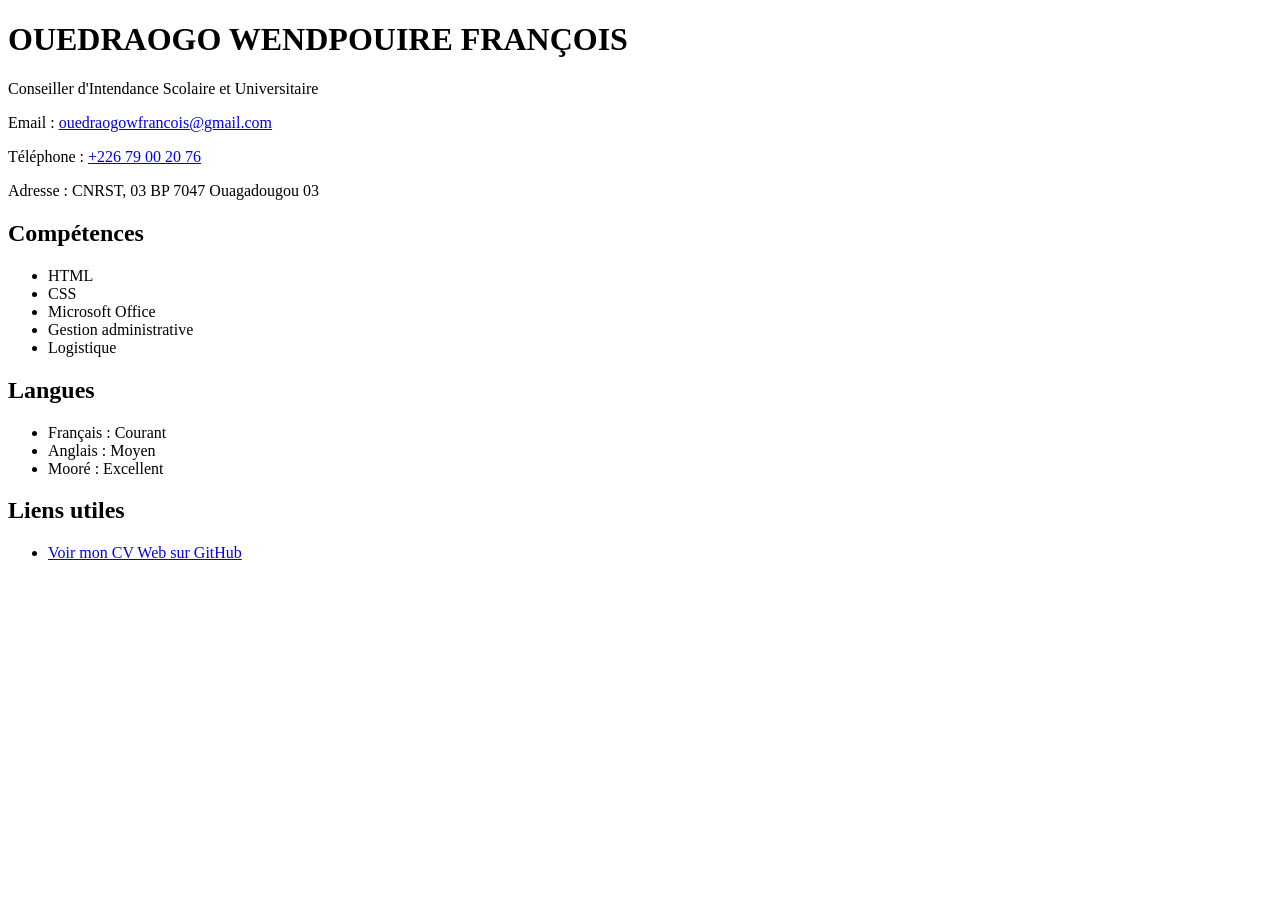
==== index.html @ 8474c045 "Add files via upload" ====
<!DOCTYPE html>
<html lang="fr">
<head>
    <meta charset="UTF-8">
    <meta name="viewport" content="width=device-width, initial-scale=1.0">
    <title>CV de François</title>
</head>
<body>
    <h1>OUEDRAOGO WENDPOUIRE FRANÇOIS</h1>

    <p>Conseiller d'Intendance Scolaire et Universitaire</p>
    
    <p>
        Email :
        <a href="mailto:ouedraogowfrancois@gmail.com">
            ouedraogowfrancois@gmail.com
        </a>
    </p>
    
    <p>
        Téléphone :
        <a href="tel:+22679002076">
            +226 79 00 20 76
        </a>
    </p>

    <p>Adresse : CNRST, 03 BP 7047 Ouagadougou 03</p>

<h2>Compétences</h2>

<ul>
    <li>HTML</li>
    <li>CSS</li>
    <li>Microsoft Office</li>
    <li>Gestion administrative</li>
    <li>Logistique</li>
</ul>

<h2>Langues</h2>

<ul>
    <li>Français : Courant</li>
    <li>Anglais : Moyen</li>
    <li>Mooré : Excellent</li>
</ul>
<h2>Liens utiles</h2>

<ul>
    <li>
        <a href="https://github.com/OUEDFO/mon-site" target="_blank">
            Voir mon CV Web sur GitHub
        </a>
    </li>   
</ul>
</body>
</html>
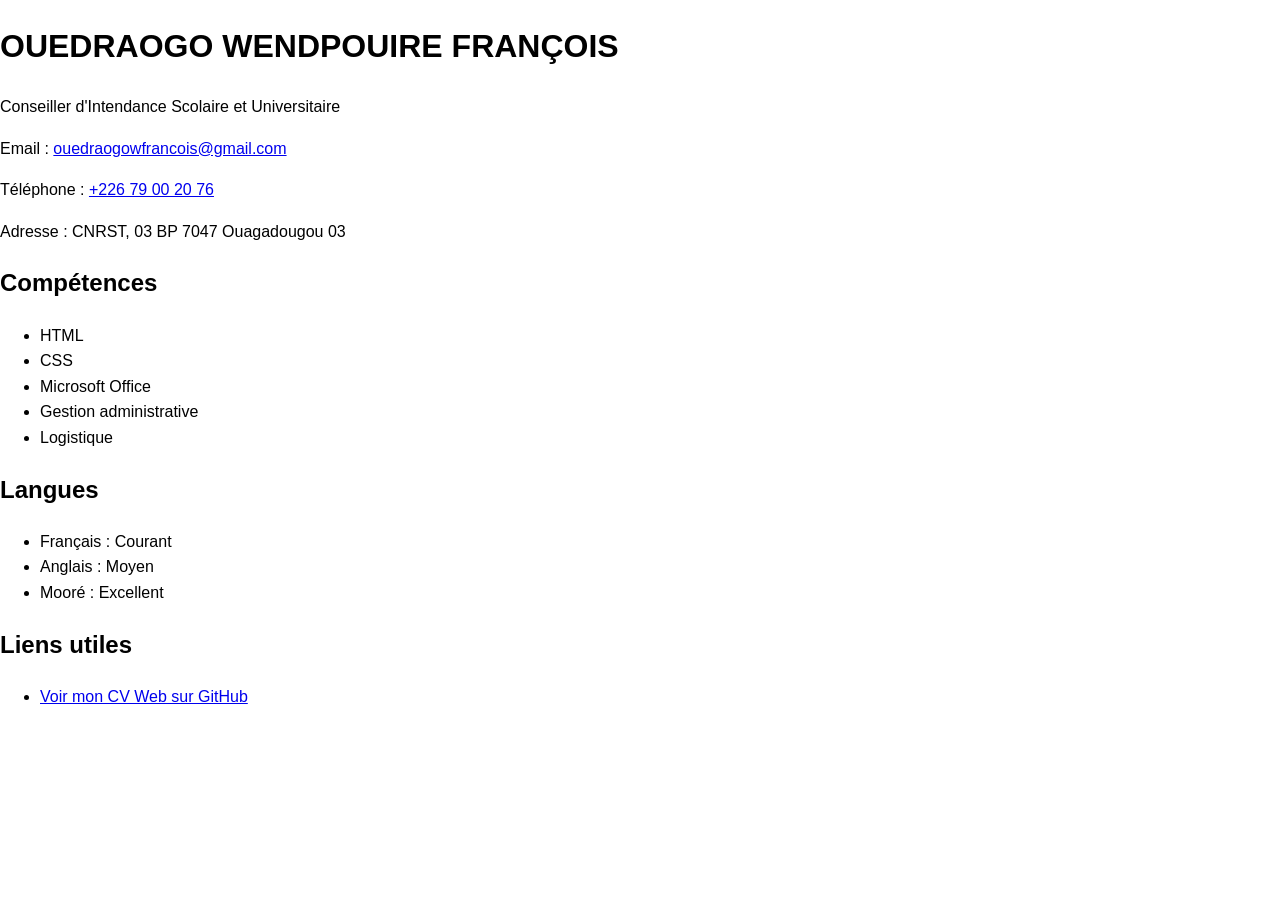
==== commit 26ca02ee: "Add files via upload" ====
--- a/index.html
+++ b/index.html
@@ -4,6 +4,7 @@
     <meta charset="UTF-8">
     <meta name="viewport" content="width=device-width, initial-scale=1.0">
     <title>CV de François</title>
+    <link rel="stylesheet" href="style.css">
 </head>
 <body>
     <h1>OUEDRAOGO WENDPOUIRE FRANÇOIS</h1>
--- a/style.css
+++ b/style.css
@@ -0,0 +1,40 @@
+body{
+    margin:0;
+    padding:0;
+    font-family: Arial, sans-serif;
+    line-height:1.6;
+}
+
+.container{
+    width:90%;
+    max-width:1000px;
+    margin:auto;
+}
+
+img{
+    max-width:100%;
+    height:auto;
+}
+
+h1{
+    font-size:2rem;
+}
+
+h2{
+    font-size:1.5rem;
+}
+
+@media (max-width:768px){
+
+    h1{
+        font-size:1.5rem;
+    }
+
+    h2{
+        font-size:1.2rem;
+    }
+
+    body{
+        font-size:16px;
+    }
+}
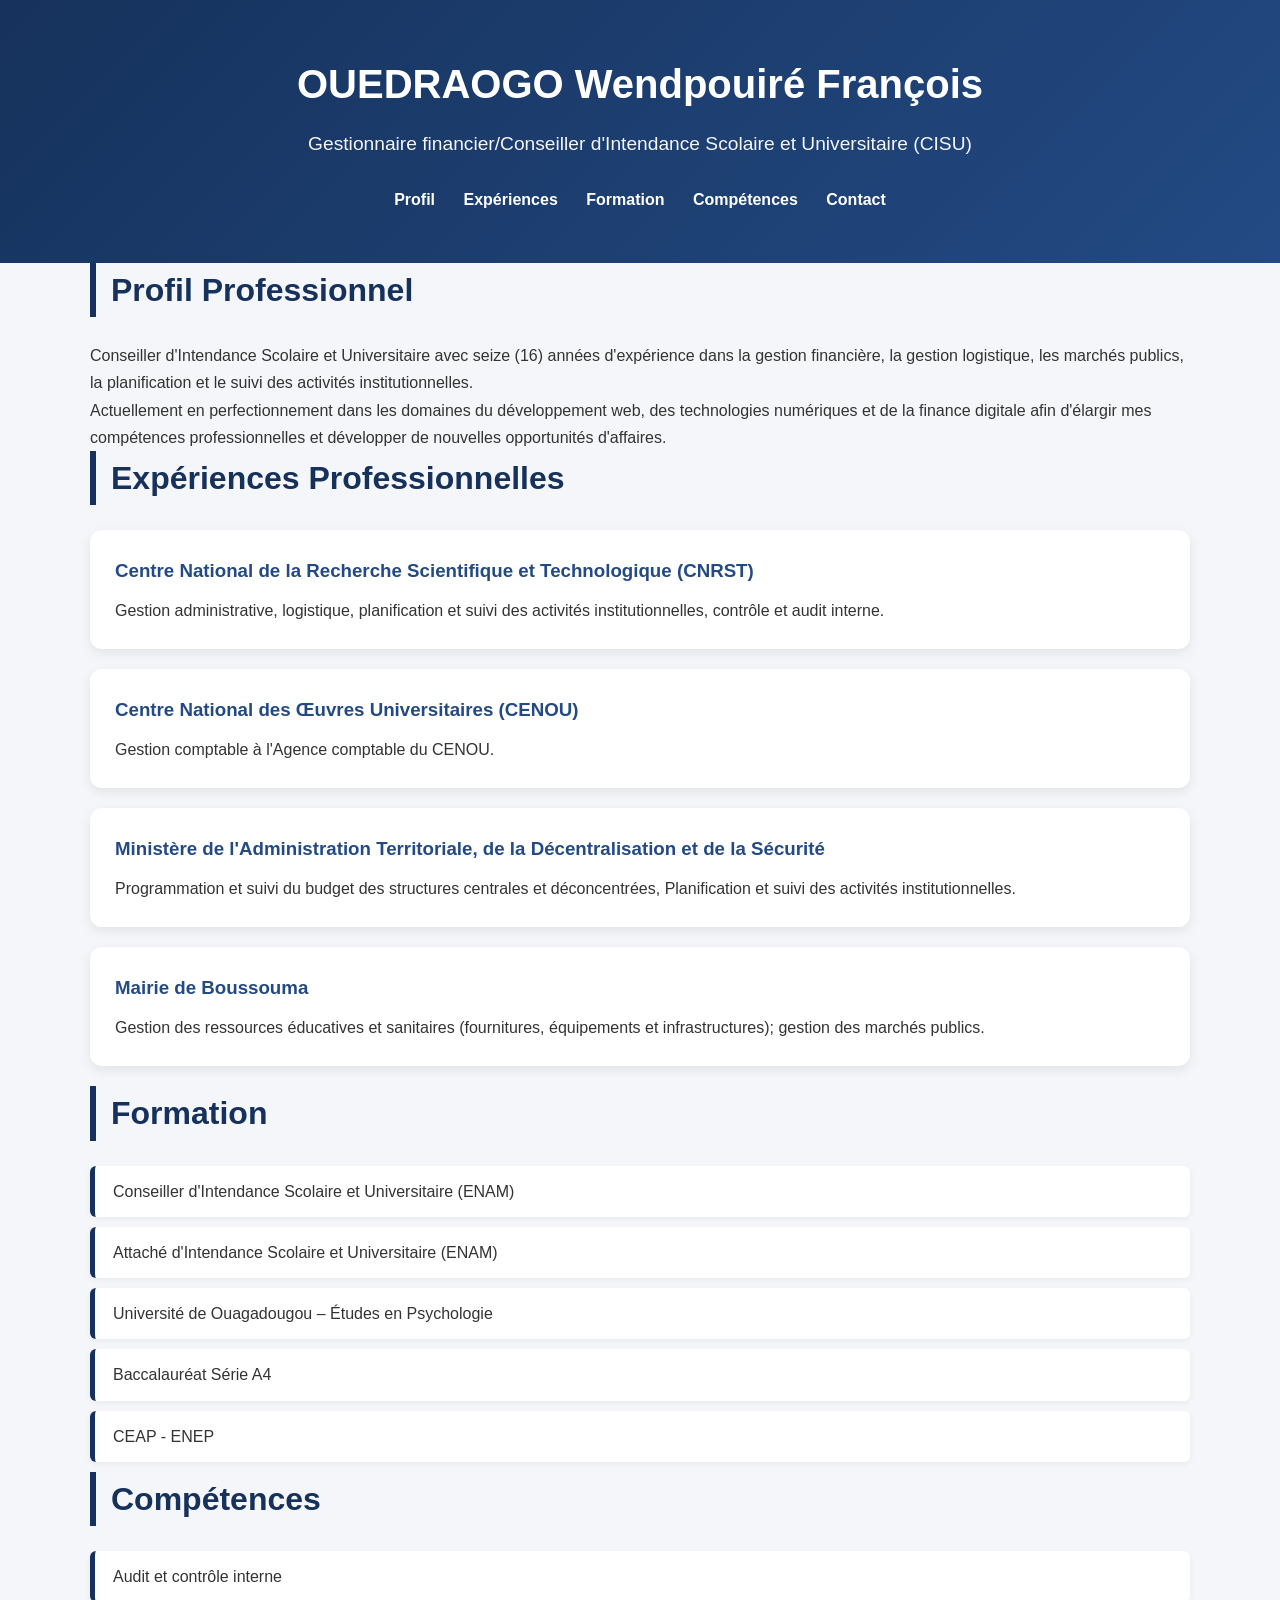
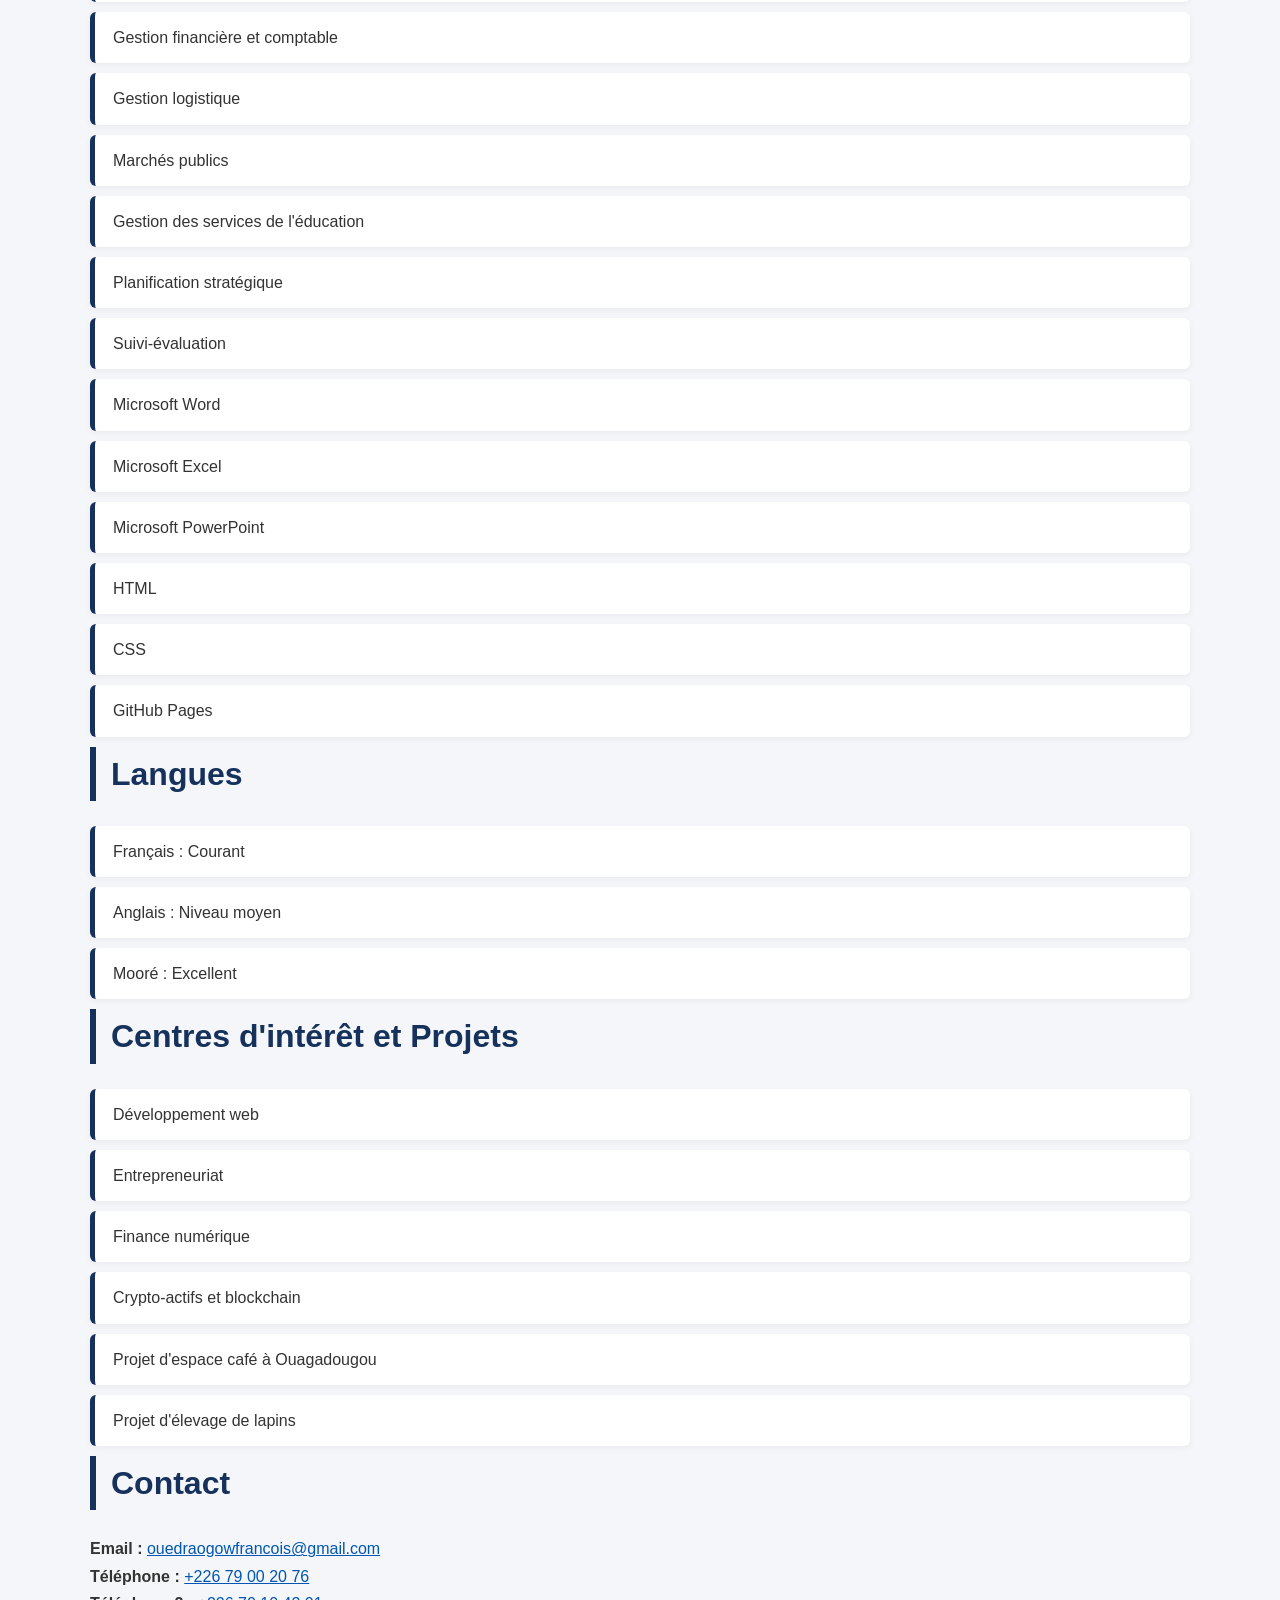
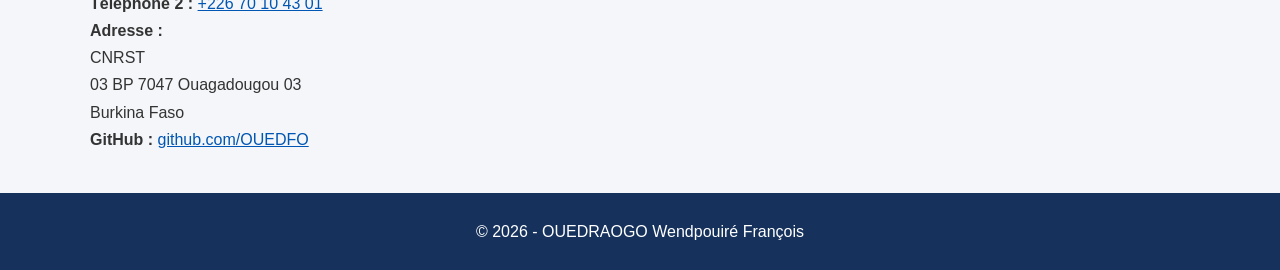
==== commit 416f564f: "Add files via upload" ====
--- a/index.html
+++ b/index.html
@@ -1,57 +1,203 @@
 <!DOCTYPE html>
+
 <html lang="fr">
 <head>
     <meta charset="UTF-8">
     <meta name="viewport" content="width=device-width, initial-scale=1.0">
-    <title>CV de François</title>
+    <title>OUEDRAOGO Wendpouiré François | CV Professionnel</title>
+
     <link rel="stylesheet" href="style.css">
+
 </head>
 <body>
-    <h1>OUEDRAOGO WENDPOUIRE FRANÇOIS</h1>
-
-    <p>Conseiller d'Intendance Scolaire et Universitaire</p>
-    
-    <p>
-        Email :
+
+<header>
+    <div class="container">
+        <h1>OUEDRAOGO Wendpouiré François</h1>
+        <p class="titre">
+            Gestionnaire financier/Conseiller d'Intendance Scolaire et Universitaire (CISU)
+        </p>
+
+    <nav>
+        <a href="#profil">Profil</a>
+        <a href="#experience">Expériences</a>
+        <a href="#formation">Formation</a>
+        <a href="#competences">Compétences</a>
+        <a href="#contact">Contact</a>
+    </nav>
+</div>
+
+</header>
+
+<section id="profil" class="section">
+    <div class="container">
+        <h2>Profil Professionnel</h2>
+
+    <p>
+        Conseiller d'Intendance Scolaire et Universitaire avec seize (16)
+années d'expérience dans la gestion financière, la gestion logistique, les marchés publics, la planification et le suivi des activités
+        institutionnelles.
+    </p>
+
+    <p>
+        Actuellement en perfectionnement dans les domaines du
+        développement web, des technologies numériques et de la finance
+        digitale afin d'élargir mes compétences professionnelles et
+        développer de nouvelles opportunités d'affaires.
+    </p>
+</div>
+
+</section>
+
+<section id="experience" class="section">
+    <div class="container">
+        <h2>Expériences Professionnelles</h2>
+
+    <div class="bloc">
+        <h3>Centre National de la Recherche Scientifique et Technologique (CNRST)</h3>
+        <p>
+            Gestion administrative, logistique, planification et suivi
+            des activités institutionnelles, contrôle et audit interne.
+        </p>
+    </div>
+
+    <div class="bloc">
+        <h3>Centre National des Œuvres Universitaires (CENOU)</h3>
+        <p>
+            Gestion comptable à l'Agence comptable du CENOU.
+        </p>
+    </div>
+
+    <div class="bloc">
+        <h3>Ministère de l'Administration Territoriale, de la Décentralisation et de la Sécurité</h3>
+        <p>
+            Programmation et suivi du budget des structures centrales et déconcentrées, Planification et suivi des activités institutionnelles.
+        </p>
+    </div>
+
+    <div class="bloc">
+        <h3>Mairie de Boussouma</h3>
+        <p>
+            Gestion des ressources éducatives et sanitaires (fournitures, équipements et infrastructures); gestion des marchés publics.
+        </p>
+    </div>
+</div>
+
+</section>
+
+<section id="formation" class="section">
+    <div class="container">
+        <h2>Formation</h2>
+
+    <ul>
+        <li>Conseiller d'Intendance Scolaire et Universitaire (ENAM)</li>
+        <li>Attaché d'Intendance Scolaire et Universitaire (ENAM)</li>
+        <li>Université de Ouagadougou – Études en Psychologie</li>
+        <li>Baccalauréat Série A4</li>
+        <li>CEAP - ENEP</li>
+    </ul>
+</div>
+
+</section>
+
+<section id="competences" class="section">
+    <div class="container">
+        <h2>Compétences</h2>
+
+    <ul>
+        <li>Audit et contrôle interne</li>
+        <li>Gestion financière et comptable</li>
+        <li>Gestion logistique</li>
+        <li>Marchés publics</li>
+        <li>Gestion des services de l'éducation</li>
+        <li>Planification stratégique</li>
+        <li>Suivi-évaluation</li>
+        <li>Microsoft Word</li>
+        <li>Microsoft Excel</li>
+        <li>Microsoft PowerPoint</li>
+        <li>HTML</li>
+        <li>CSS</li>
+        <li>GitHub Pages</li>
+    </ul>
+</div>
+
+</section>
+
+<section id="langues" class="section">
+    <div class="container">
+        <h2>Langues</h2>
+
+    <ul>
+        <li>Français : Courant</li>
+        <li>Anglais : Niveau moyen</li>
+        <li>Mooré : Excellent</li>
+    </ul>
+</div>
+
+</section>
+
+<section id="projets" class="section">
+    <div class="container">
+        <h2>Centres d'intérêt et Projets</h2>
+
+    <ul>
+        <li>Développement web</li>
+        <li>Entrepreneuriat</li>
+        <li>Finance numérique</li>
+        <li>Crypto-actifs et blockchain</li>
+        <li>Projet d'espace café à Ouagadougou</li>
+        <li>Projet d'élevage de lapins</li>
+    </ul>
+</div>
+
+</section>
+
+<section id="contact" class="section">
+    <div class="container">
+        <h2>Contact</h2>
+
+    <p><strong>Email :</strong>
         <a href="mailto:ouedraogowfrancois@gmail.com">
             ouedraogowfrancois@gmail.com
         </a>
     </p>
-    
-    <p>
-        Téléphone :
+
+    <p><strong>Téléphone :</strong>
         <a href="tel:+22679002076">
             +226 79 00 20 76
         </a>
     </p>
 
-    <p>Adresse : CNRST, 03 BP 7047 Ouagadougou 03</p>
-
-<h2>Compétences</h2>
-
-<ul>
-    <li>HTML</li>
-    <li>CSS</li>
-    <li>Microsoft Office</li>
-    <li>Gestion administrative</li>
-    <li>Logistique</li>
-</ul>
-
-<h2>Langues</h2>
-
-<ul>
-    <li>Français : Courant</li>
-    <li>Anglais : Moyen</li>
-    <li>Mooré : Excellent</li>
-</ul>
-<h2>Liens utiles</h2>
-
-<ul>
-    <li>
-        <a href="https://github.com/OUEDFO/mon-site" target="_blank">
-            Voir mon CV Web sur GitHub
-        </a>
-    </li>   
-</ul>
+    <p><strong>Téléphone 2 :</strong>
+        <a href="tel:+22670104301">
+            +226 70 10 43 01
+        </a>
+    </p>
+
+    <p>
+        <strong>Adresse :</strong><br>
+        CNRST<br>
+        03 BP 7047 Ouagadougou 03<br>
+        Burkina Faso
+    </p>
+
+    <p>
+        <strong>GitHub :</strong>
+        <a href="https://github.com/OUEDFO" target="_blank">
+            github.com/OUEDFO
+        </a>
+    </p>
+</div>
+
+</section>
+
+<footer>
+    <div class="container">
+        <p>
+            © 2026 - OUEDRAOGO Wendpouiré François
+        </p>
+    </div>
+</footer>
+
 </body>
-</html>+</html>
--- a/style.css
+++ b/style.css
@@ -1,40 +1,209 @@
-body{
+/* ==========================
+STYLE GENERAL
+========================== */
+
+*{
     margin:0;
     padding:0;
-    font-family: Arial, sans-serif;
-    line-height:1.6;
-}
-
-.container{
+    box-sizing:border-box;
+    }
+    
+    html{
+    scroll-behavior:smooth;
+    }
+    
+    body{
+    font-family: "Segoe UI", Arial, sans-serif;
+    background:#f4f6f9;
+    color:#333;
+    line-height:1.7;
+    }
+    
+    /* ==========================
+    CONTENEUR
+    ========================== */
+    
+    .container{
     width:90%;
-    max-width:1000px;
+    max-width:1100px;
     margin:auto;
-}
-
-img{
-    max-width:100%;
-    height:auto;
-}
-
-h1{
+    }
+    
+    /* ==========================
+    EN-TETE
+    ========================== */
+    
+    header{
+    background:linear-gradient(135deg,#16325c,#234a84);
+    color:white;
+    text-align:center;
+    padding:50px 20px;
+    }
+    
+    header h1{
+    font-size:2.5rem;
+    margin-bottom:10px;
+    }
+    
+    .titre{
+    font-size:1.2rem;
+    opacity:0.95;
+    }
+    
+    /* ==========================
+    MENU
+    ========================== */
+    
+    nav{
+    margin-top:25px;
+    }
+    
+    nav a{
+    color:white;
+    text-decoration:none;
+    margin:0 12px;
+    font-weight:bold;
+    transition:0.3s;
+    }
+    
+    nav a:hover
+    
+    /* ==========================
+    SECTIONS
+    ========================== */
+    
+    .section{
+    padding:50px 0;
+    }
+    
+    .section h2{
+    color:#16325c;
+    margin-bottom:25px;
+    border-left:6px solid #16325c;
+    padding-left:15px;
     font-size:2rem;
-}
-
-h2{
-    font-size:1.5rem;
-}
-
-@media (max-width:768px){
-
-    h1{
+    }
+    
+    /* ==========================
+    BLOCS
+    ========================== */
+    
+    .bloc{
+    background:white;
+    padding:25px;
+    border-radius:12px;
+    margin-bottom:20px;
+    box-shadow:0 4px 12px rgba(0,0,0,0.08);
+    transition:0.3s;
+    }
+    
+    .bloc:hover{
+    transform:translateY(-3px);
+    }
+    
+    .bloc h3{
+    color:#234a84;
+    margin-bottom:10px;
+    }
+    
+    /* ==========================
+    LISTES
+    ========================== */
+    
+    ul{
+    list-style:none;
+    }
+    
+    ul li{
+    background:white;
+    margin-bottom:10px;
+    padding:12px 18px;
+    border-left:5px solid #16325c;
+    border-radius:6px;
+    box-shadow:0 2px 6px rgba(0,0,0,0.05);
+    }
+    
+    /* ==========================
+    LIENS
+    ========================== */
+    
+    a{
+    color:#0056b3;
+    }
+    
+    a:hover
+    
+    /* ==========================
+    CONTACT
+    ========================== */
+    
+    #contact p{
+    margin-bottom:12px;
+    }
+    
+    /* ==========================
+    PIED DE PAGE
+    ========================== */
+    
+    footer{
+    background:#16325c;
+    color:white;
+    text-align:center;
+    padding:25px;
+    margin-top:40px;
+    }
+    
+    /* ==========================
+    ANIMATION APPARITION
+    ========================== */
+    
+    .section{
+    animation:fadein 1s ease;
+    }
+    
+    @keyframes fadein{
+    from{
+    opacity:0;
+    transform:translateY(20px);
+    }
+    to{
+        opacity:1;
+        transform:translateY(0);
+    }
+    
+    }
+    
+    /* ==========================
+    VERSION MOBILE
+    ========================== */
+    
+    @media(max-width:768px){
+    
+    header h1{
+        font-size:1.8rem;
+    }
+    
+    .titre{
+        font-size:1rem;
+    }
+    
+    nav{
+        display:flex;
+        flex-direction:column;
+        gap:10px;
+    }
+    
+    nav a{
+        margin:0;
+    }
+    
+    .section h2{
         font-size:1.5rem;
     }
-
-    h2{
-        font-size:1.2rem;
-    }
-
+    
     body{
         font-size:16px;
     }
-}+    
+    }
+    
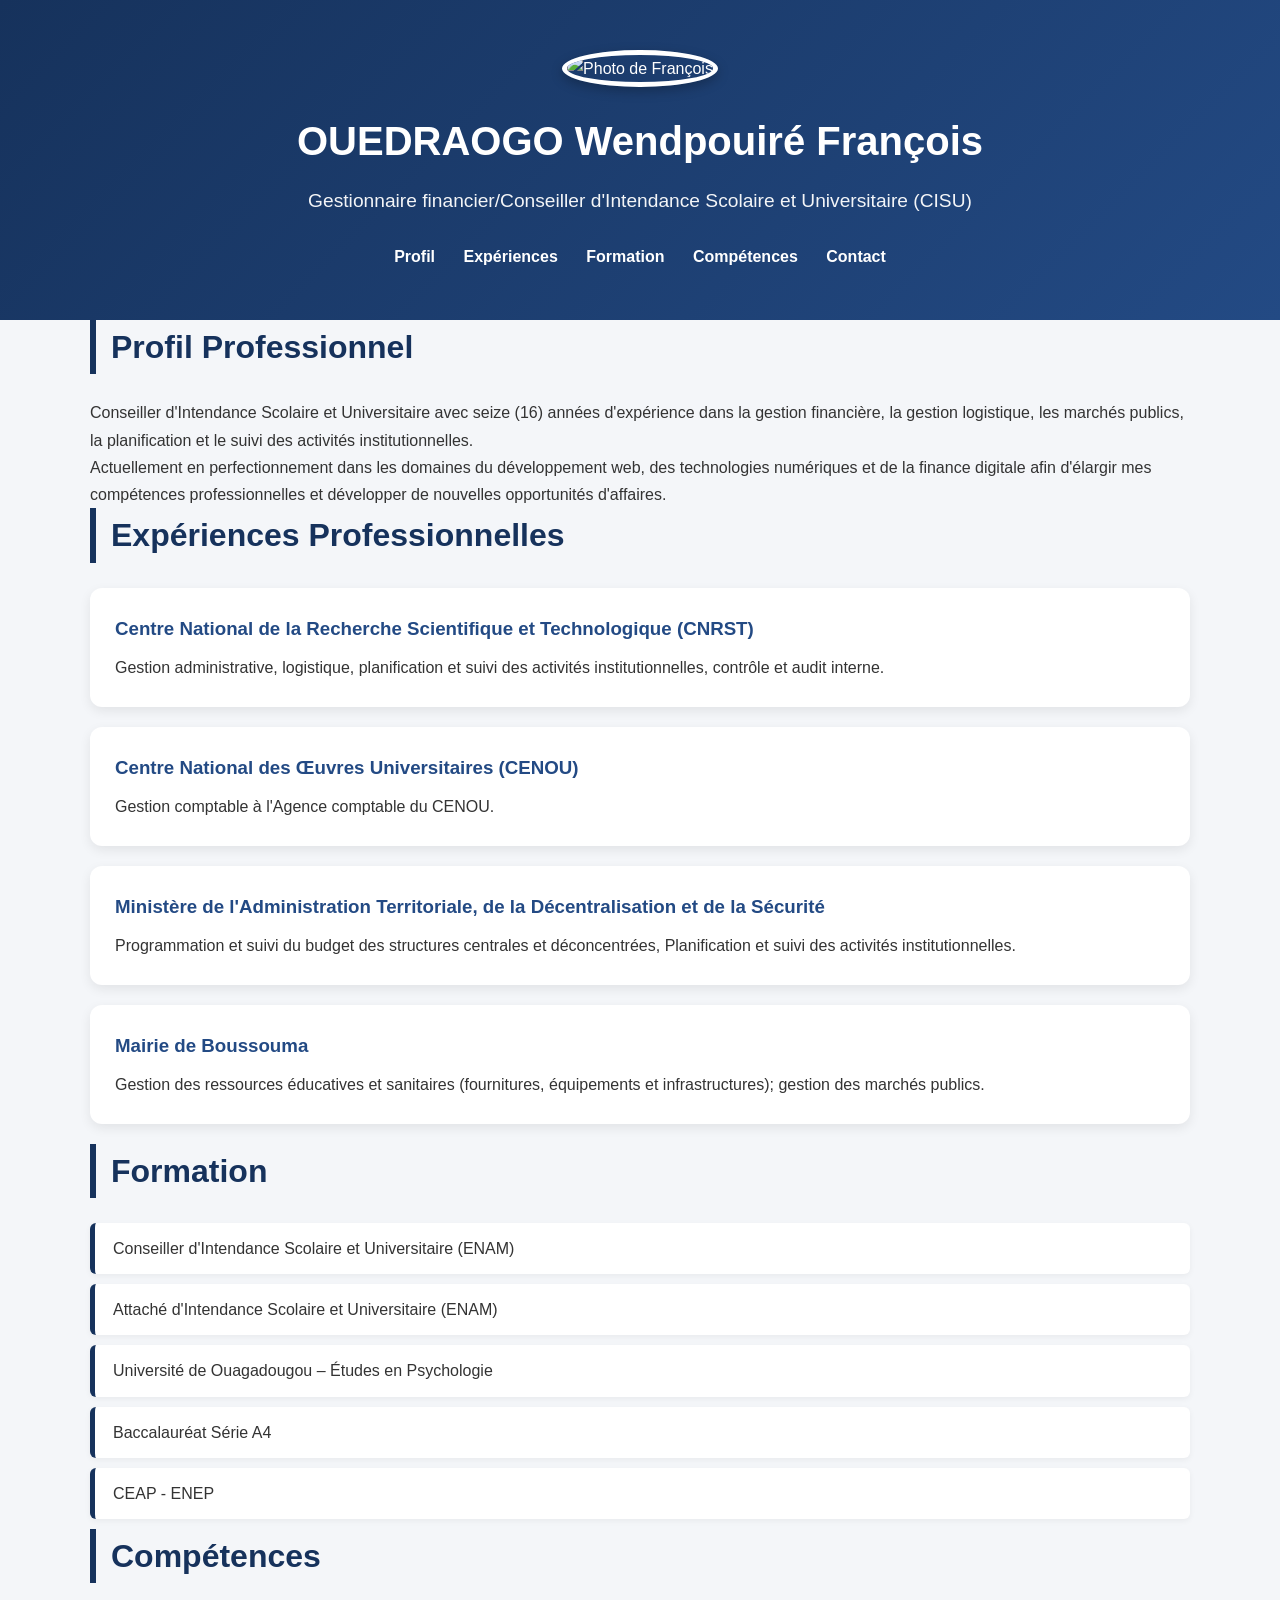
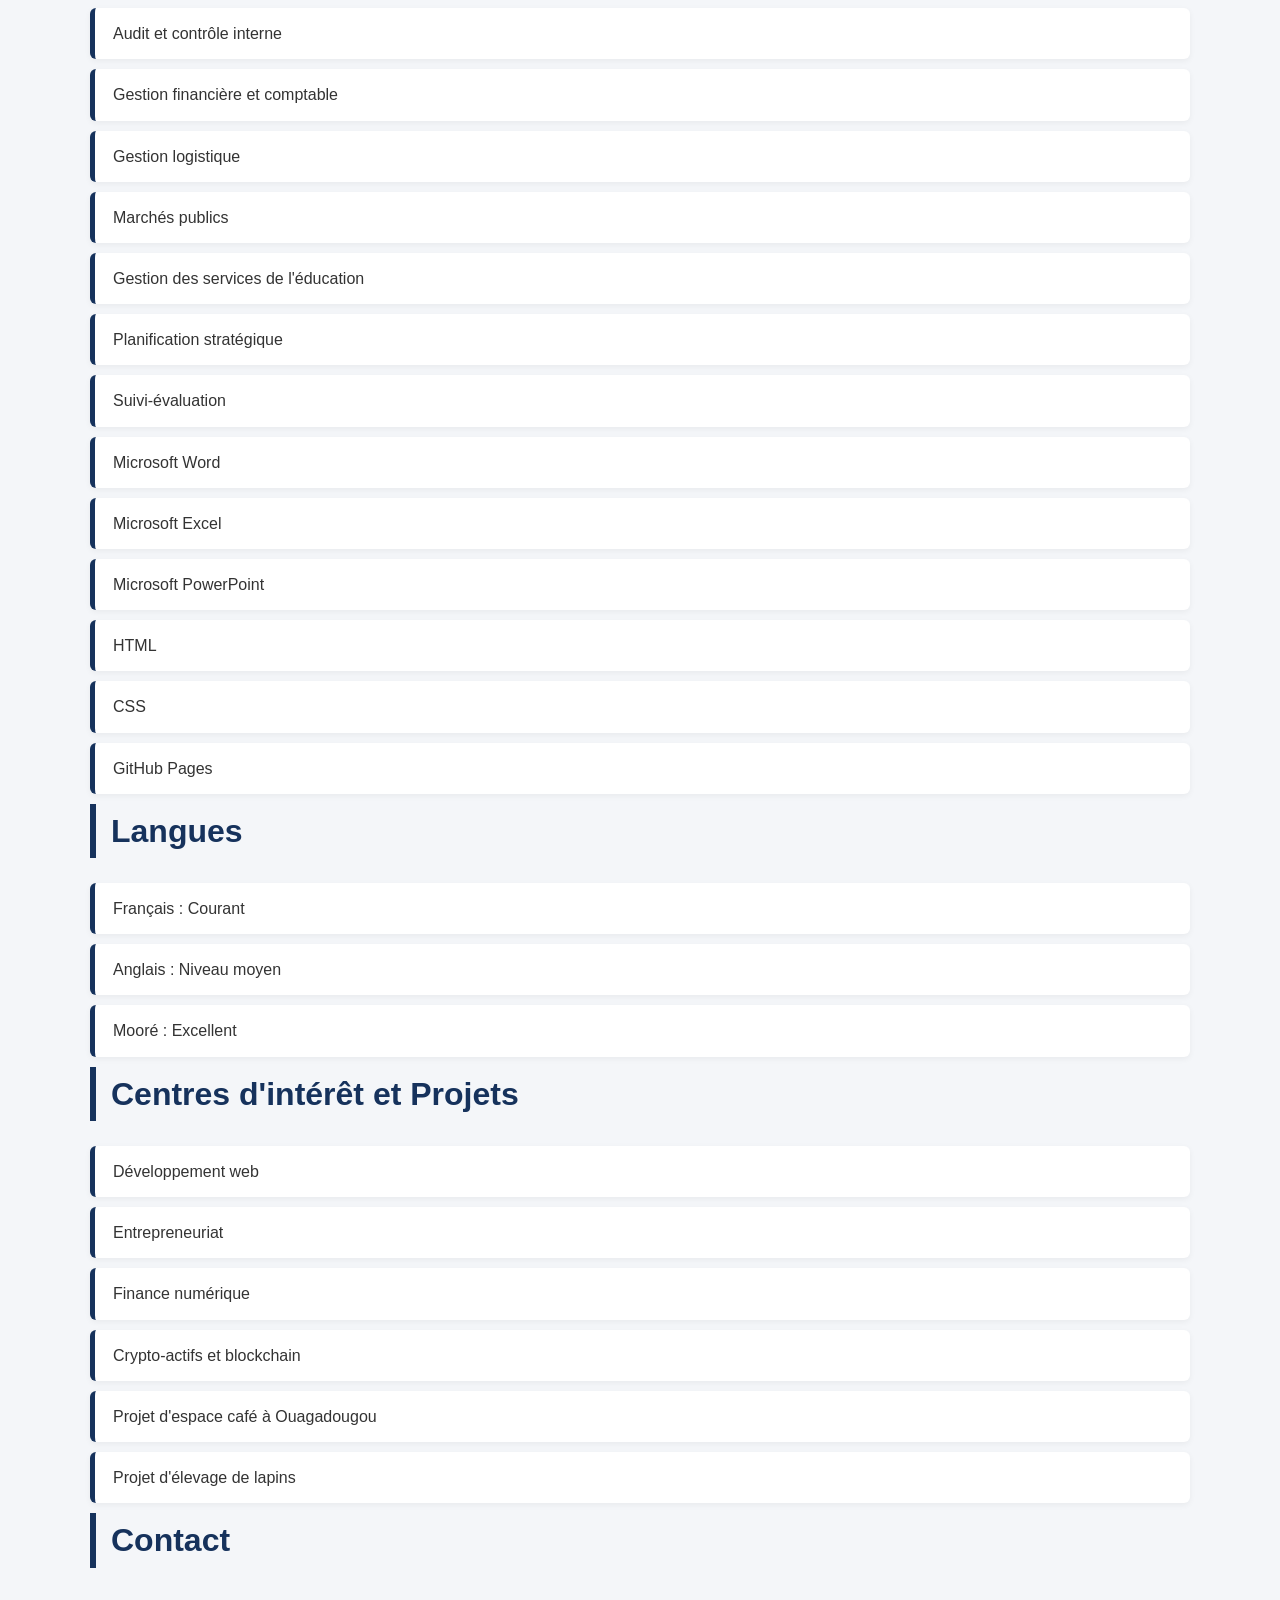
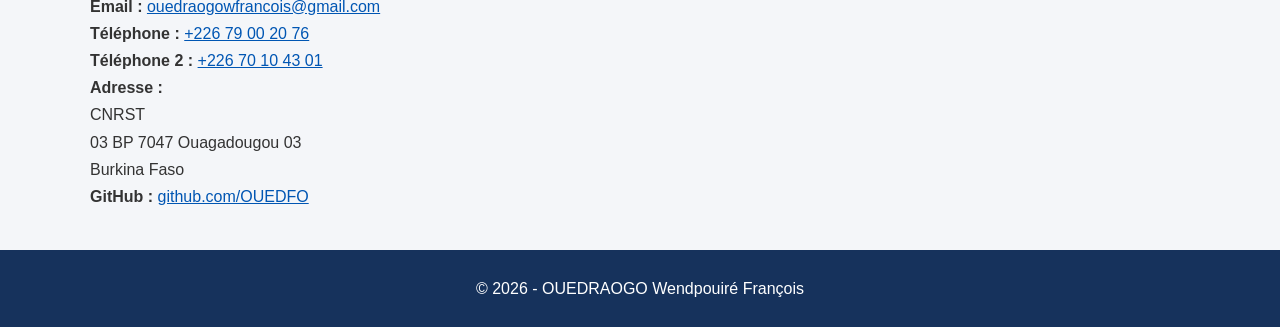
==== commit 427a5cb0: "Add files via upload" ====
--- a/index.html
+++ b/index.html
@@ -13,6 +13,7 @@
 
 <header>
     <div class="container">
+        <img src="Mon-CV-Web/photo.jpg" alt="Photo de François" class="photo-profil">
         <h1>OUEDRAOGO Wendpouiré François</h1>
         <p class="titre">
             Gestionnaire financier/Conseiller d'Intendance Scolaire et Universitaire (CISU)
--- a/style.css
+++ b/style.css
@@ -206,4 +206,12 @@
     }
     
     }
-    +    .photo-profil{
+        width:180px;
+        height:180px;
+        border-radius:50%;
+        object-fit:cover;
+        border:5px solid white;
+        margin-bottom:20px;
+        box-shadow:0 4px 12px rgba(0,0,0,0.25);
+    }
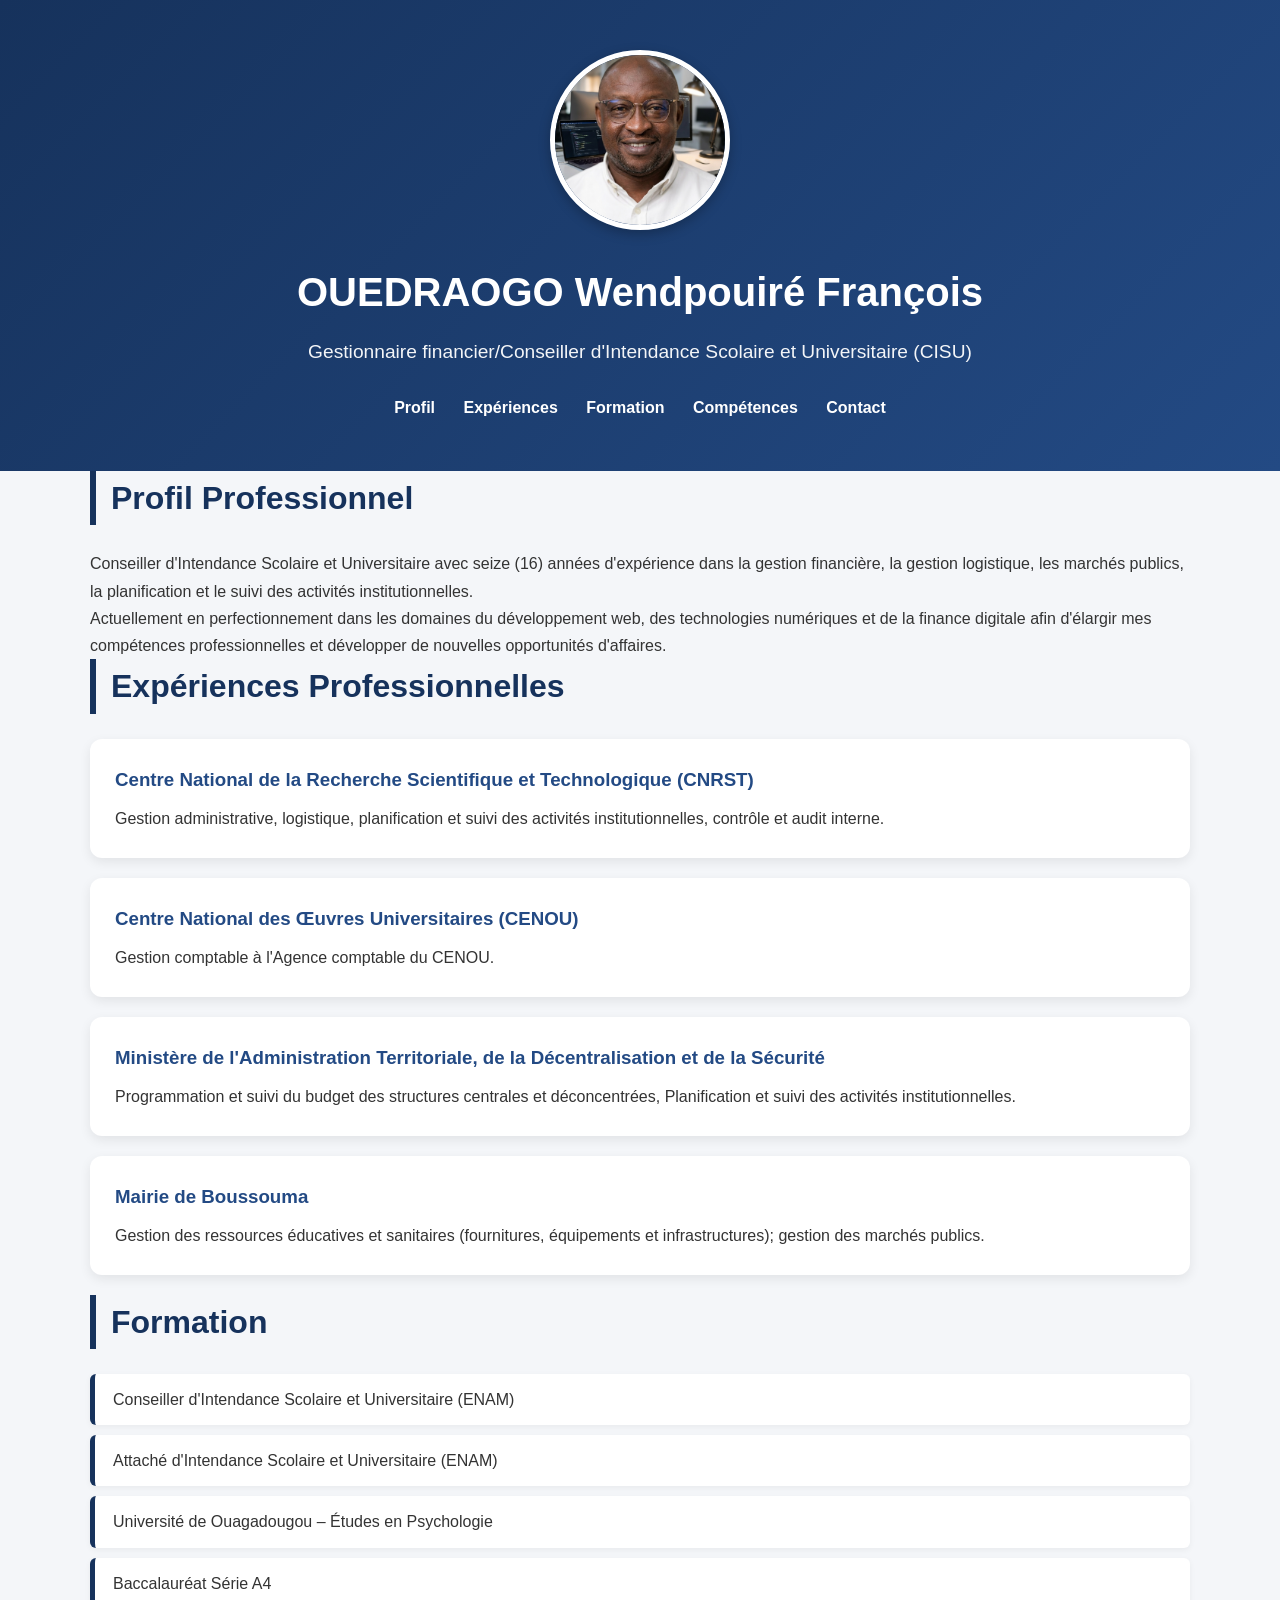
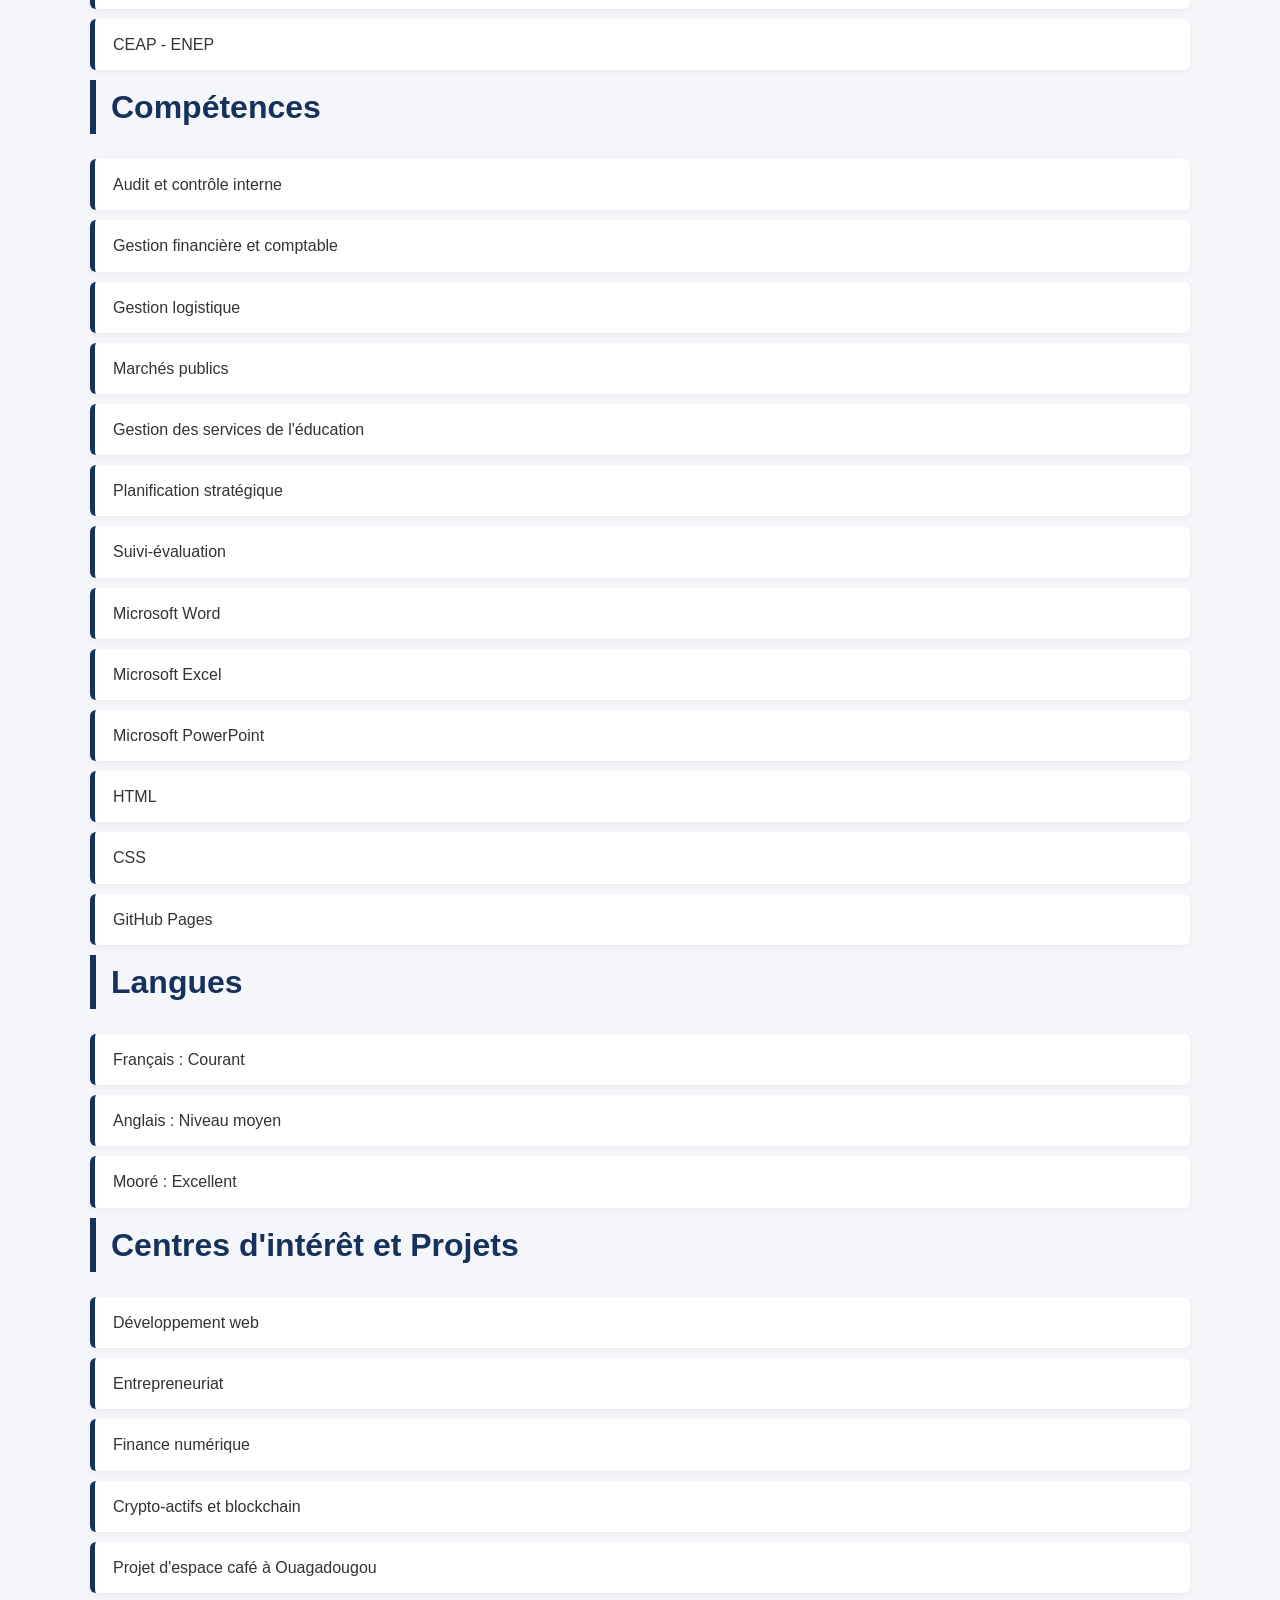
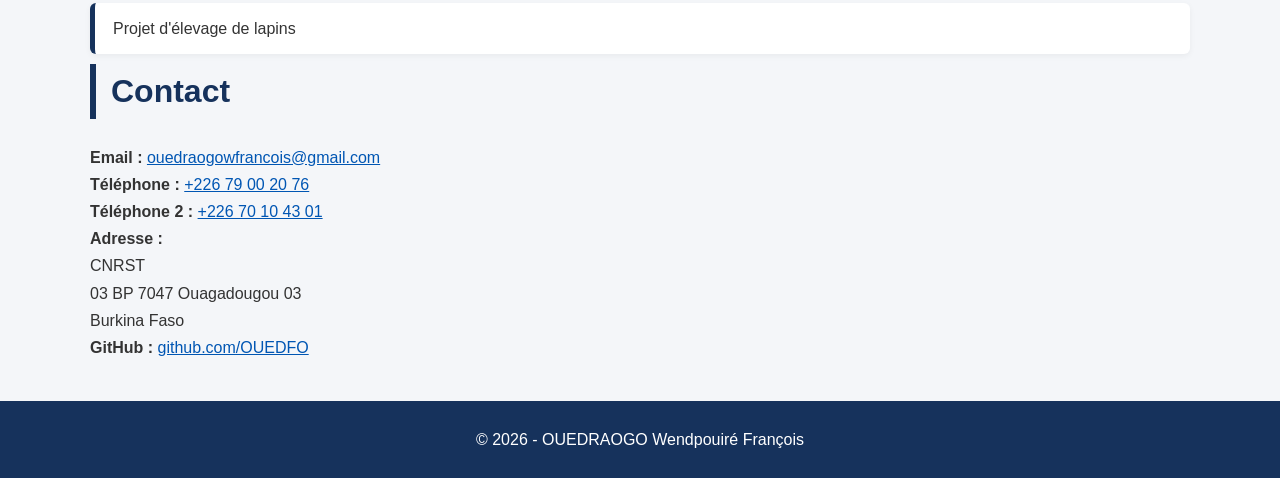
==== commit aaf4fa21: "Add files via upload" ====
--- a/index.html
+++ b/index.html
@@ -13,7 +13,7 @@
 
 <header>
     <div class="container">
-        <img src="Mon-CV-Web/photo.jpg" alt="Photo de François" class="photo-profil">
+        <img src="photo.jpg" alt="Photo de François" class="photo-profil">
         <h1>OUEDRAOGO Wendpouiré François</h1>
         <p class="titre">
             Gestionnaire financier/Conseiller d'Intendance Scolaire et Universitaire (CISU)
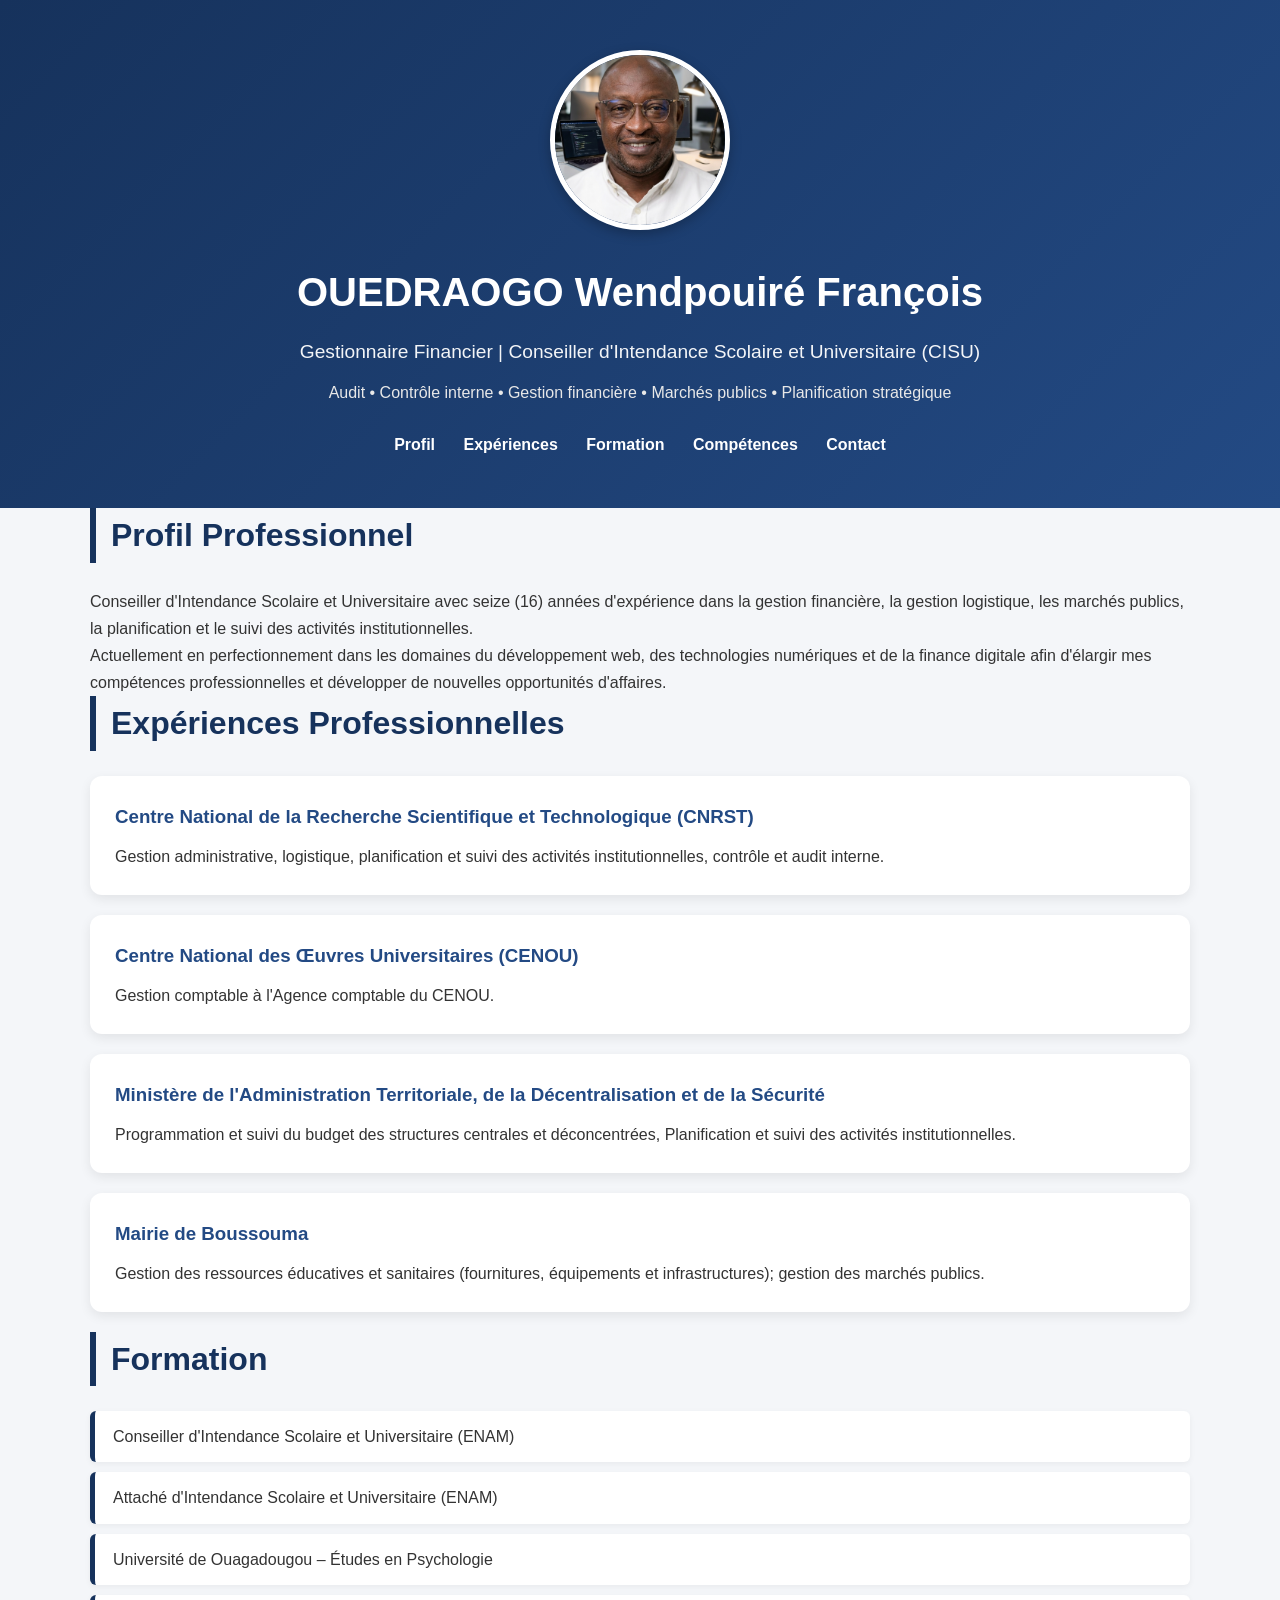
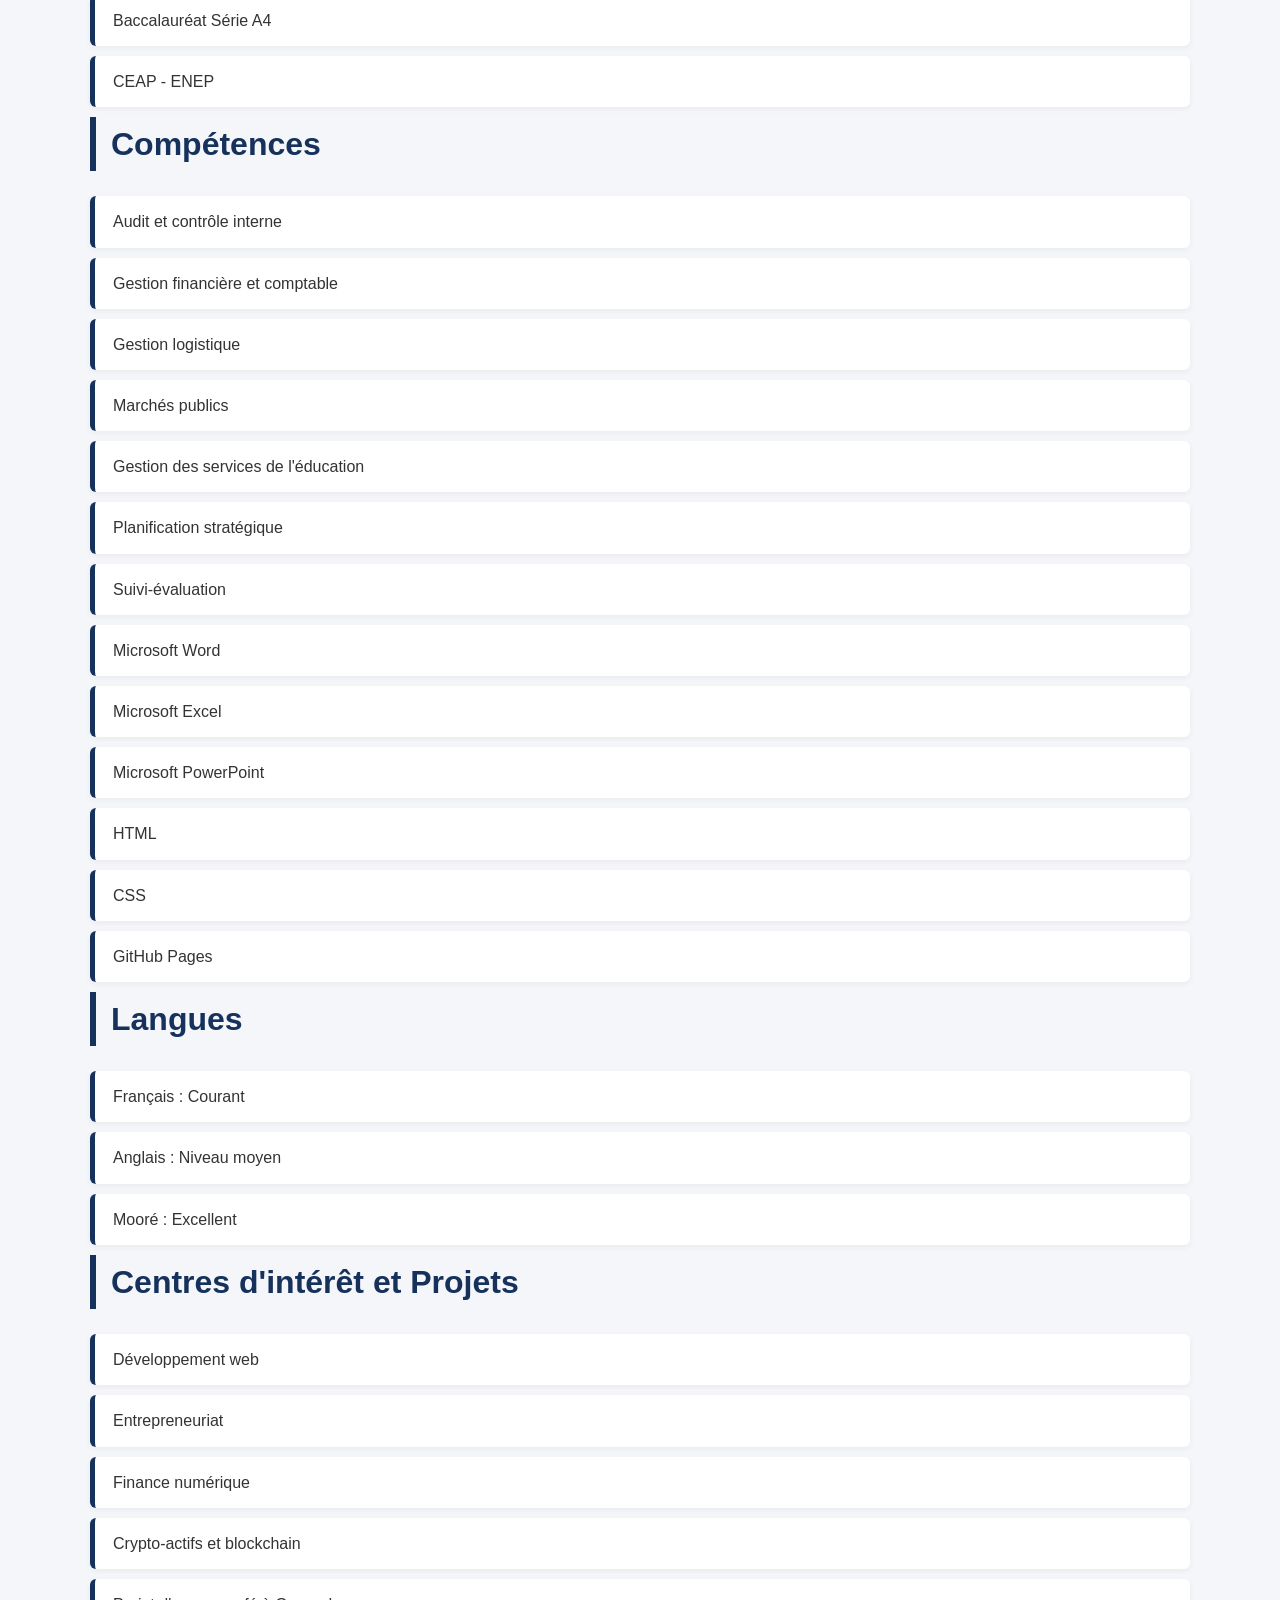
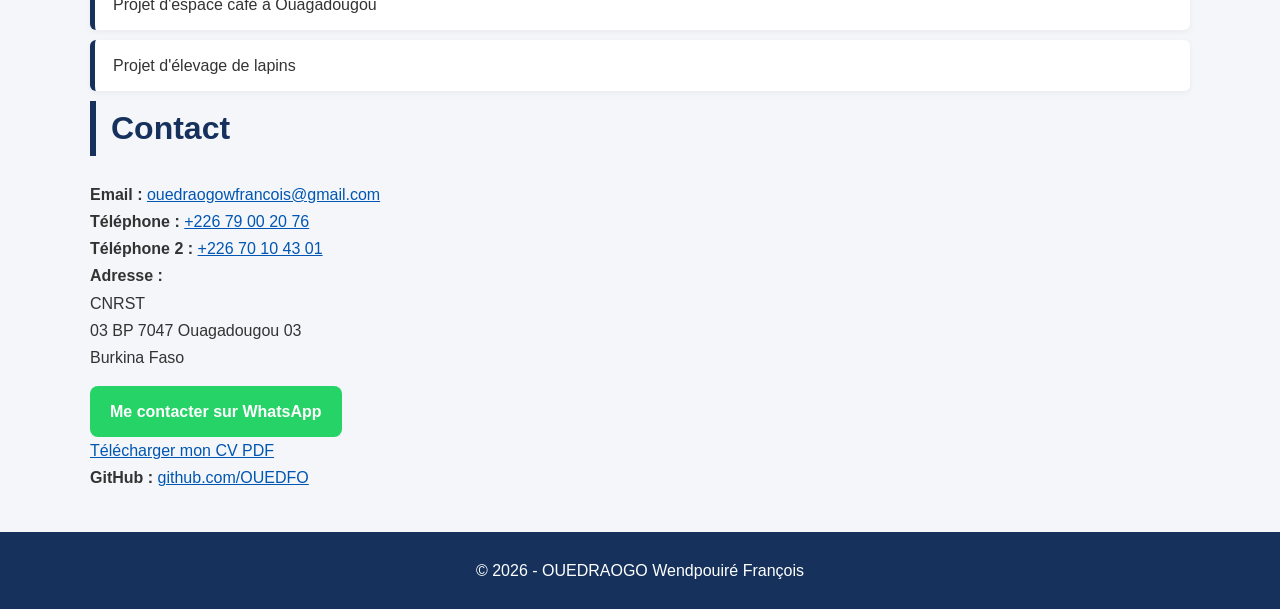
==== commit 61fd0796: "Add files via upload" ====
--- a/index.html
+++ b/index.html
@@ -15,10 +15,14 @@
     <div class="container">
         <img src="photo.jpg" alt="Photo de François" class="photo-profil">
         <h1>OUEDRAOGO Wendpouiré François</h1>
+
         <p class="titre">
-            Gestionnaire financier/Conseiller d'Intendance Scolaire et Universitaire (CISU)
-        </p>
-
+        Gestionnaire Financier | Conseiller d'Intendance Scolaire et Universitaire (CISU)
+        </p>
+        
+        <p class="sous-titre">
+        Audit • Contrôle interne • Gestion financière • Marchés publics • Planification stratégique
+        </p>
     <nav>
         <a href="#profil">Profil</a>
         <a href="#experience">Expériences</a>
@@ -181,7 +185,21 @@
         03 BP 7047 Ouagadougou 03<br>
         Burkina Faso
     </p>
-
+    <p>
+        <a href="https://wa.me/22679002076"
+        target="_blank"
+        class="btn-whatsapp">
+        Me contacter sur WhatsApp
+     </a>
+    </p>
+   <p>
+    <a href="CV_Francois_Ouedraogo.pdf"
+   download
+   class="btn-cv">
+   Télécharger mon CV PDF
+</a>
+   </p>
+ 
     <p>
         <strong>GitHub :</strong>
         <a href="https://github.com/OUEDFO" target="_blank">
--- a/style.css
+++ b/style.css
@@ -214,4 +214,24 @@
         border:5px solid white;
         margin-bottom:20px;
         box-shadow:0 4px 12px rgba(0,0,0,0.25);
+    }
+    .sous-titre{
+        margin-top:10px;
+        font-size:1rem;
+        color:#e8e8e8;
+    }
+    .btn-whatsapp{
+        display:inline-block;
+        background:#25D366;
+        color:white;
+        padding:12px 20px;
+        border-radius:8px;
+        text-decoration:none;
+        font-weight:bold;
+        margin-top:15px;
+    }
+    
+    .btn-whatsapp:hover{
+        background:#1ea952;
+        color:white;
     }
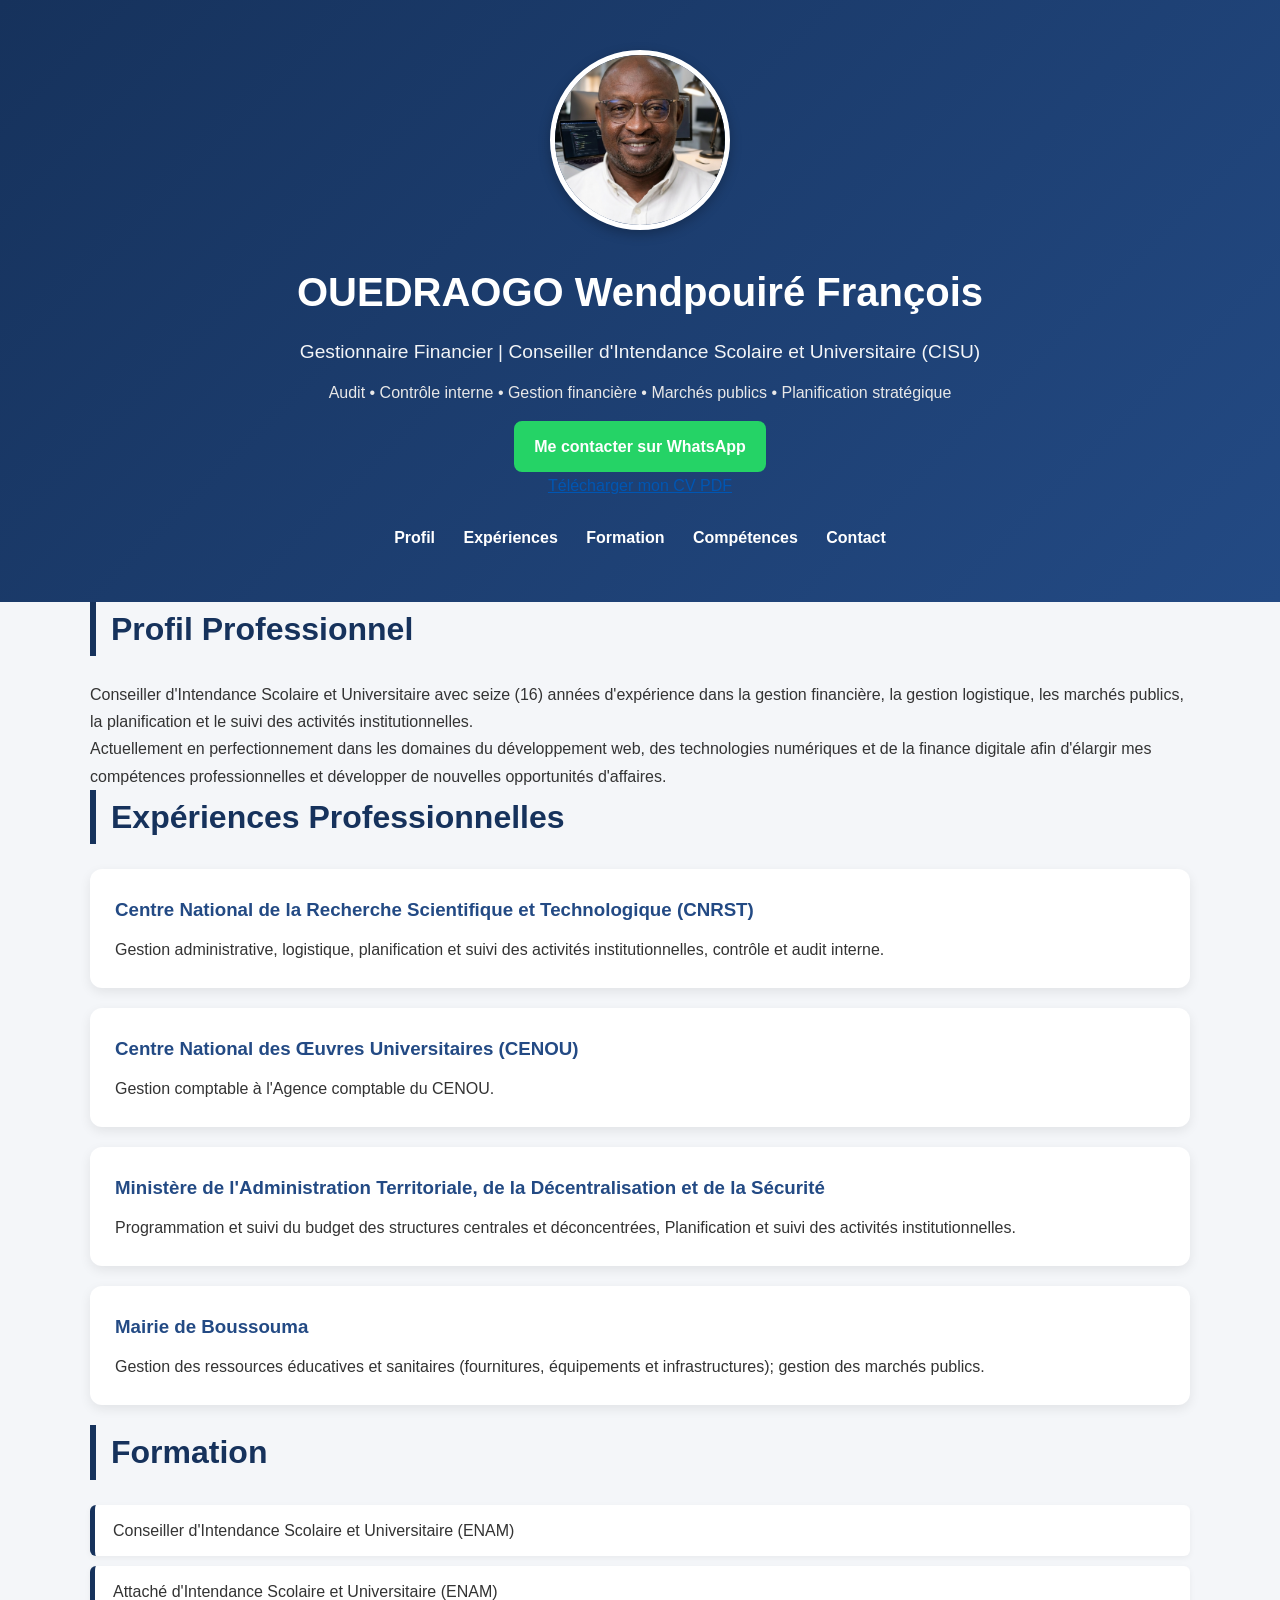
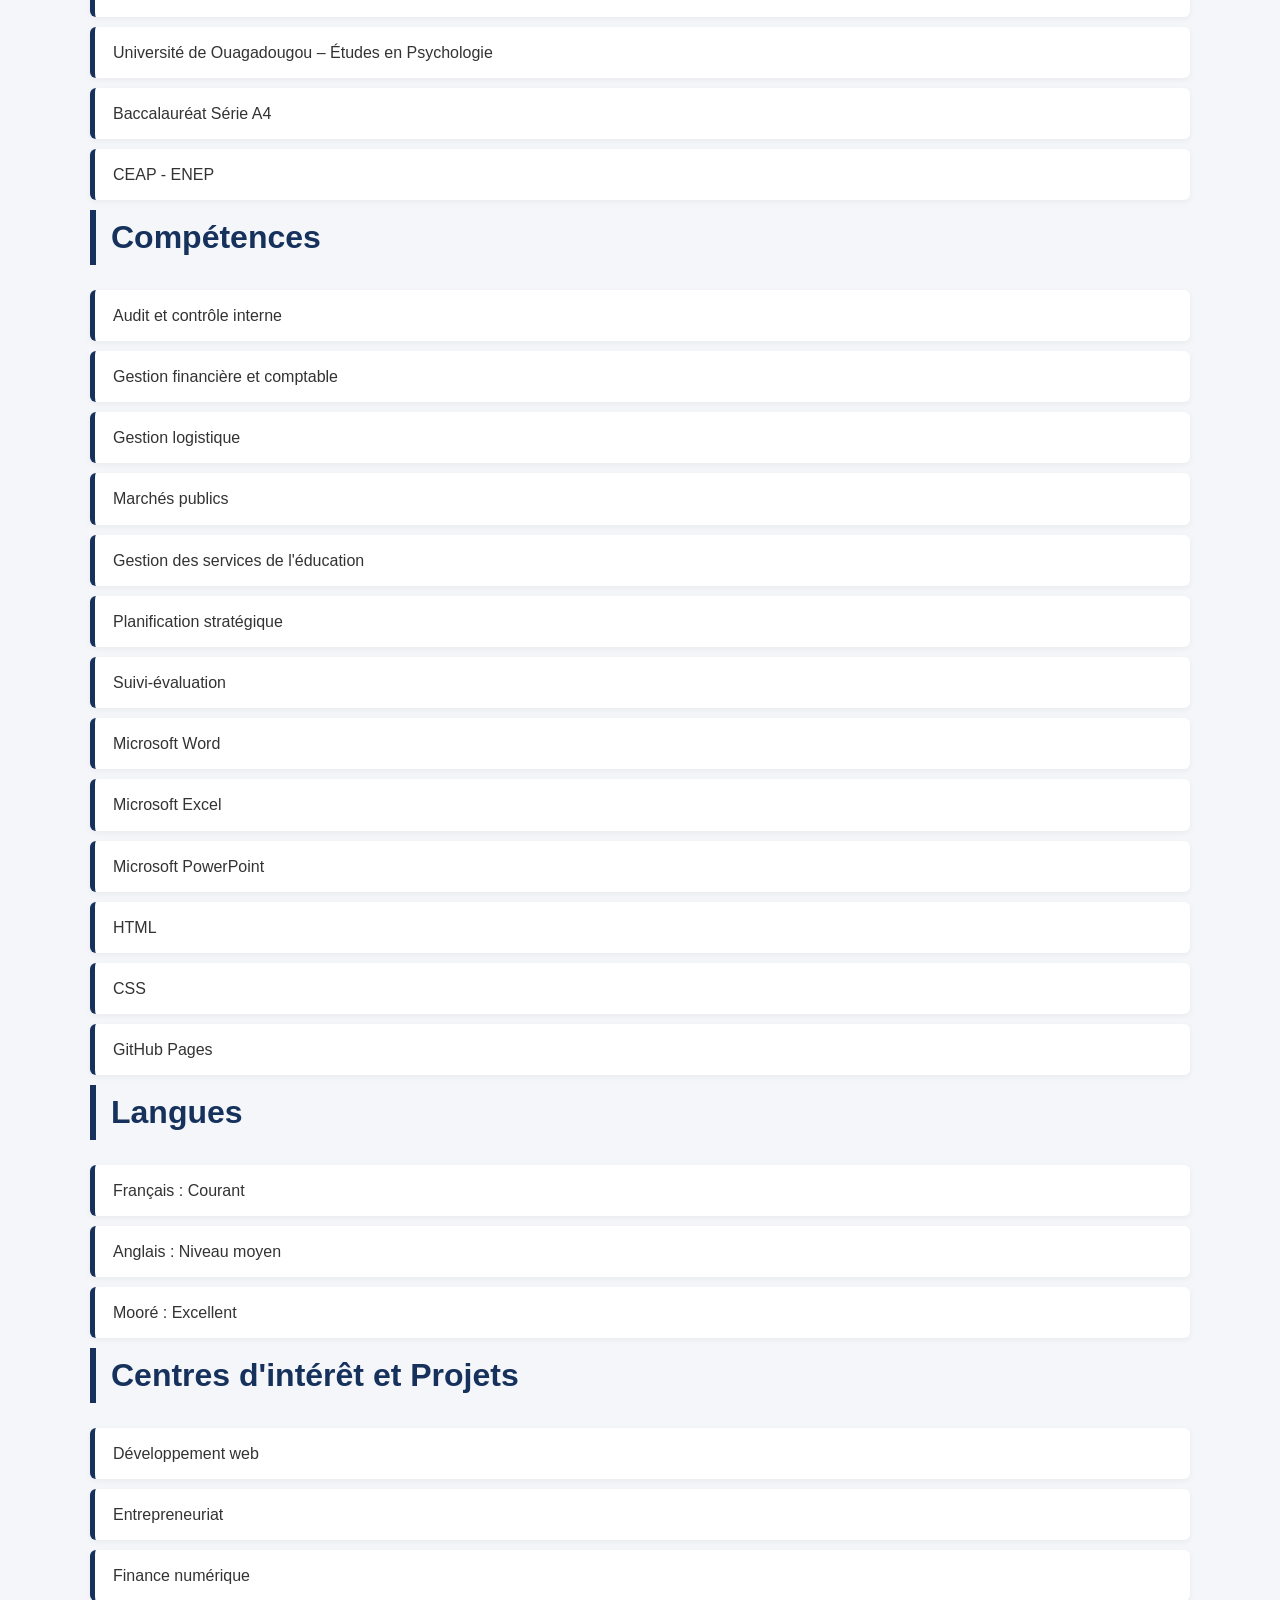
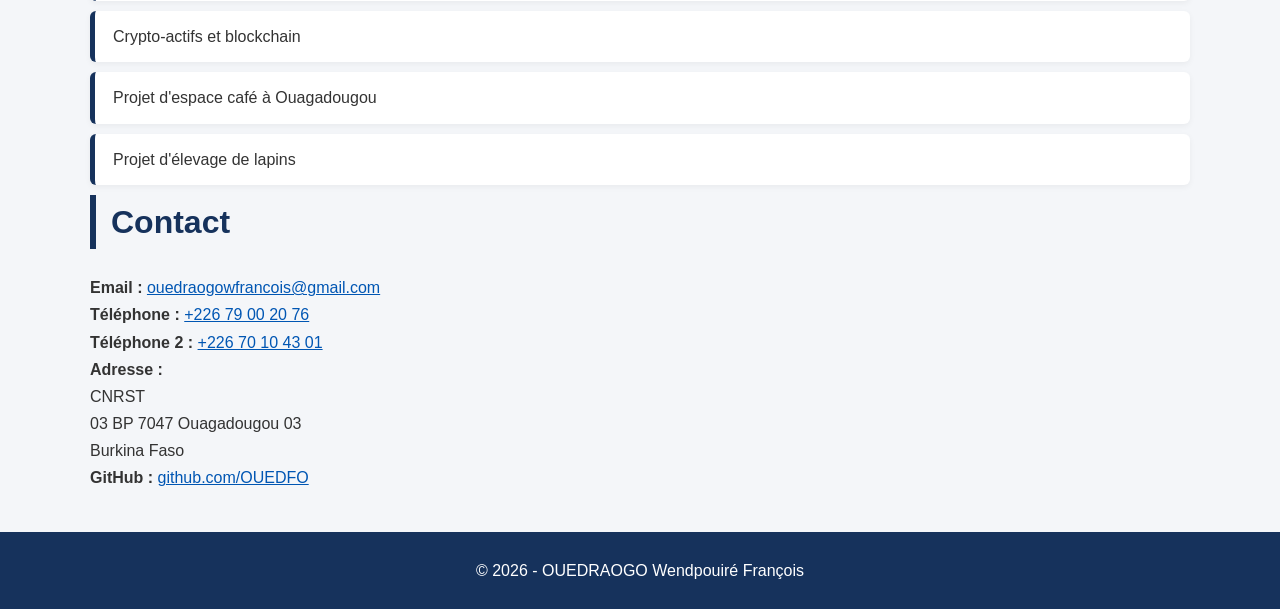
==== commit c1681fc3: "Add files via upload" ====
--- a/index.html
+++ b/index.html
@@ -23,6 +23,20 @@
         <p class="sous-titre">
         Audit • Contrôle interne • Gestion financière • Marchés publics • Planification stratégique
         </p>
+        <p>
+            <a href="https://wa.me/22679002076"
+            target="_blank"
+            class="btn-whatsapp">
+            Me contacter sur WhatsApp
+         </a>
+        </p>
+       <p>
+        <a href="CV_Francois_Ouedraogo.pdf"
+       download
+       class="btn-cv">
+       Télécharger mon CV PDF
+    </a>
+       </p>
     <nav>
         <a href="#profil">Profil</a>
         <a href="#experience">Expériences</a>
@@ -185,20 +199,6 @@
         03 BP 7047 Ouagadougou 03<br>
         Burkina Faso
     </p>
-    <p>
-        <a href="https://wa.me/22679002076"
-        target="_blank"
-        class="btn-whatsapp">
-        Me contacter sur WhatsApp
-     </a>
-    </p>
-   <p>
-    <a href="CV_Francois_Ouedraogo.pdf"
-   download
-   class="btn-cv">
-   Télécharger mon CV PDF
-</a>
-   </p>
  
     <p>
         <strong>GitHub :</strong>
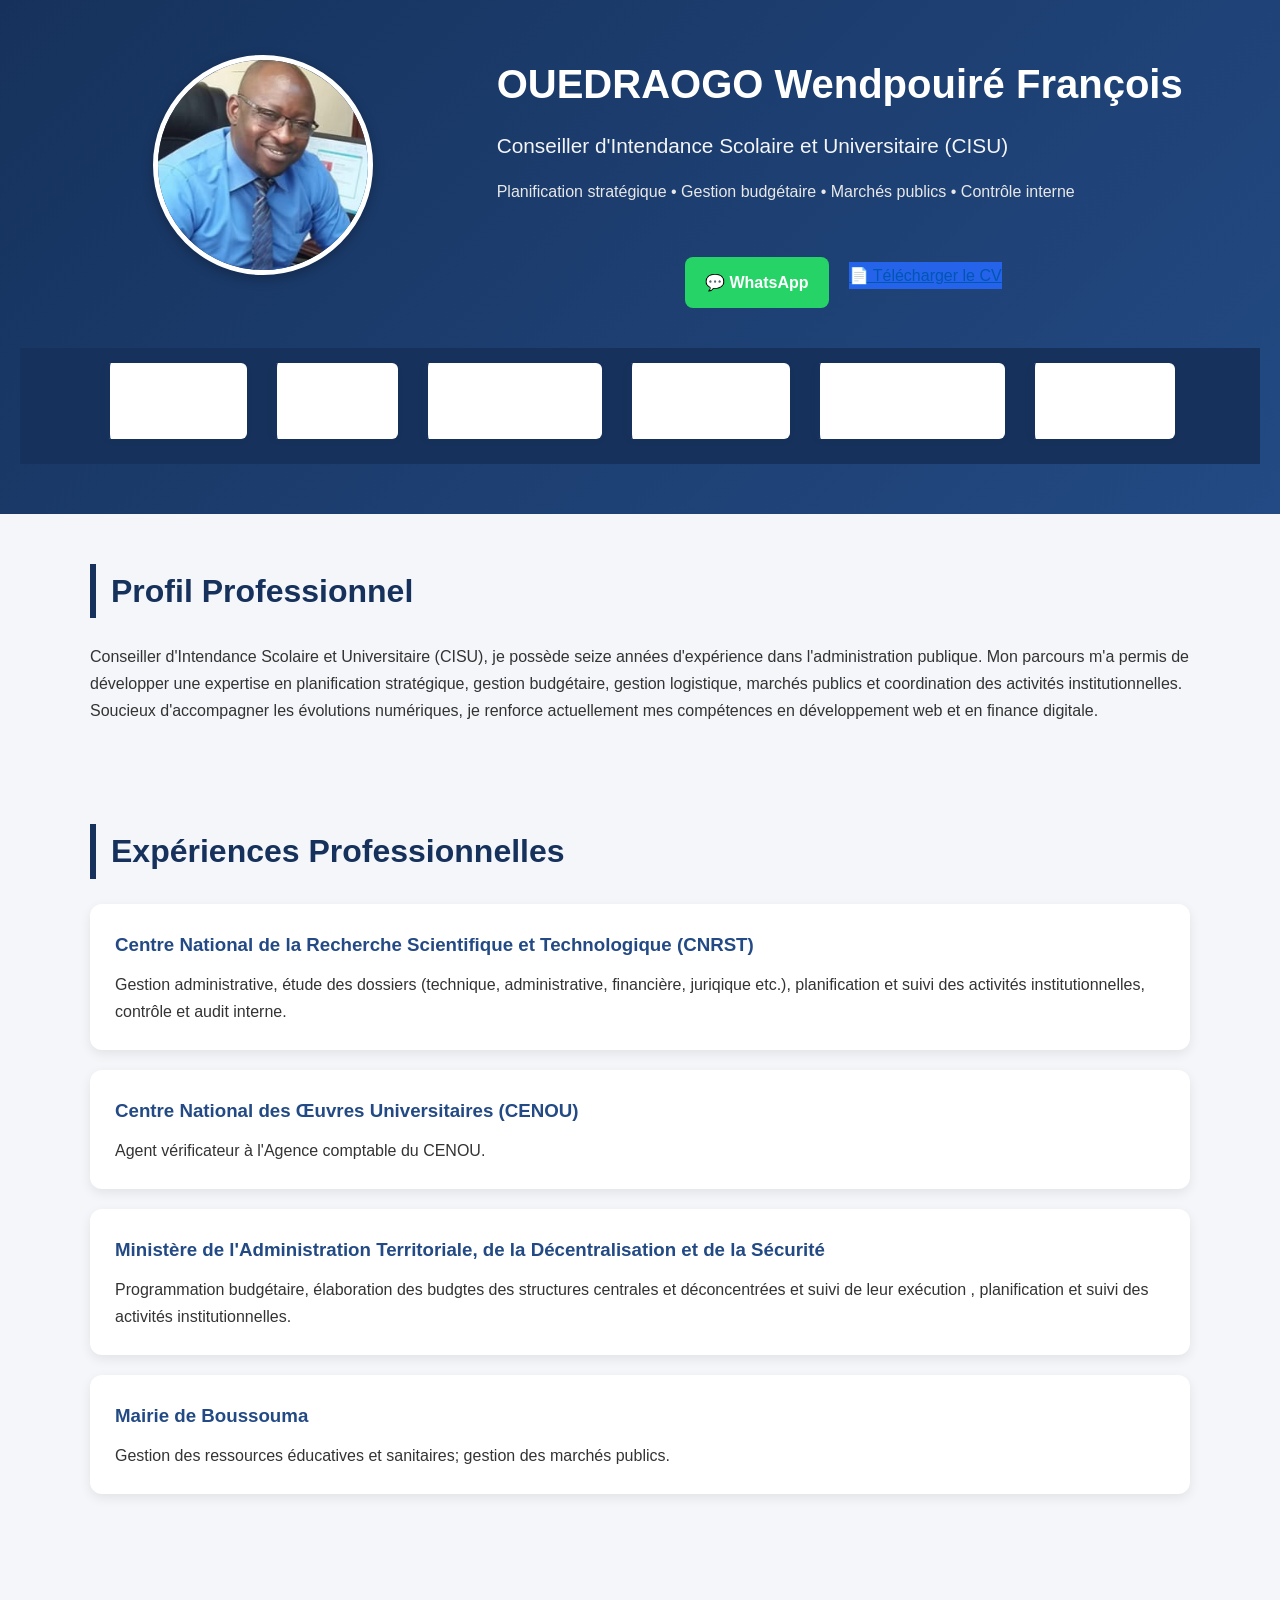
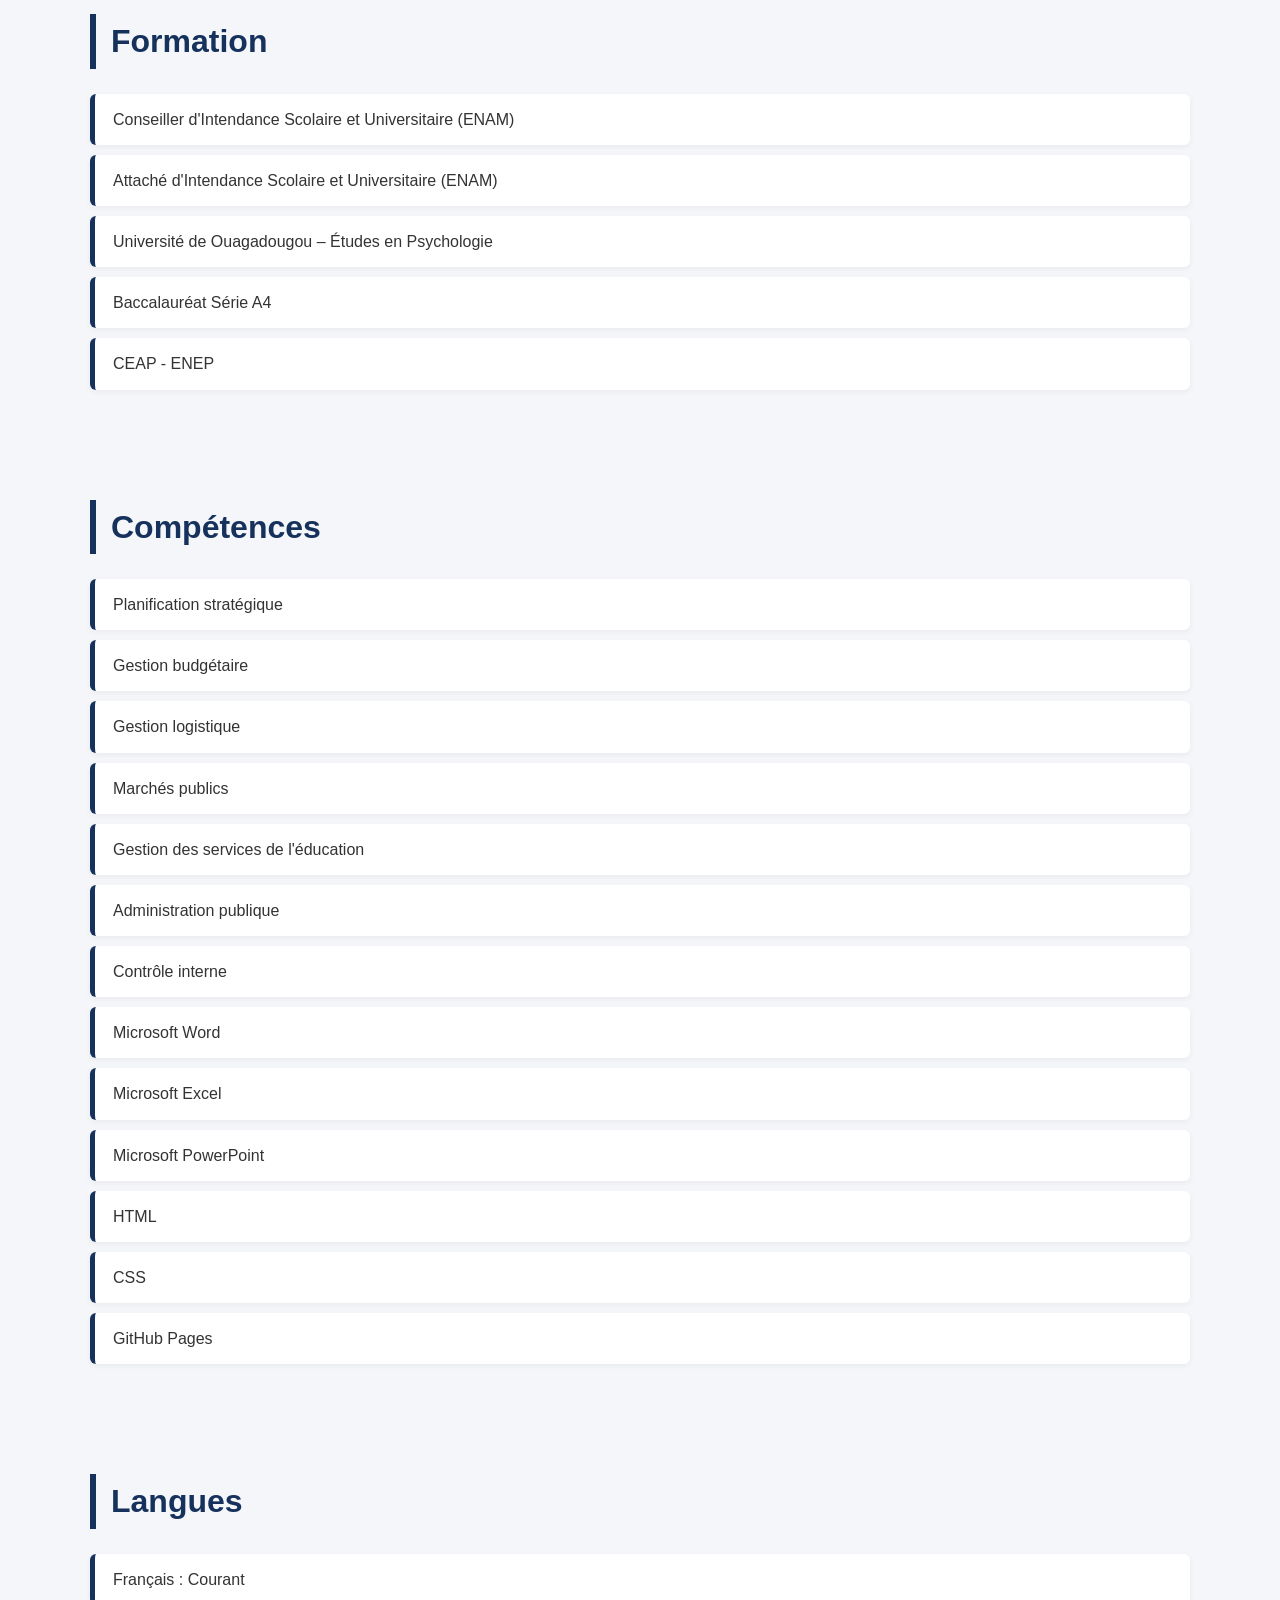
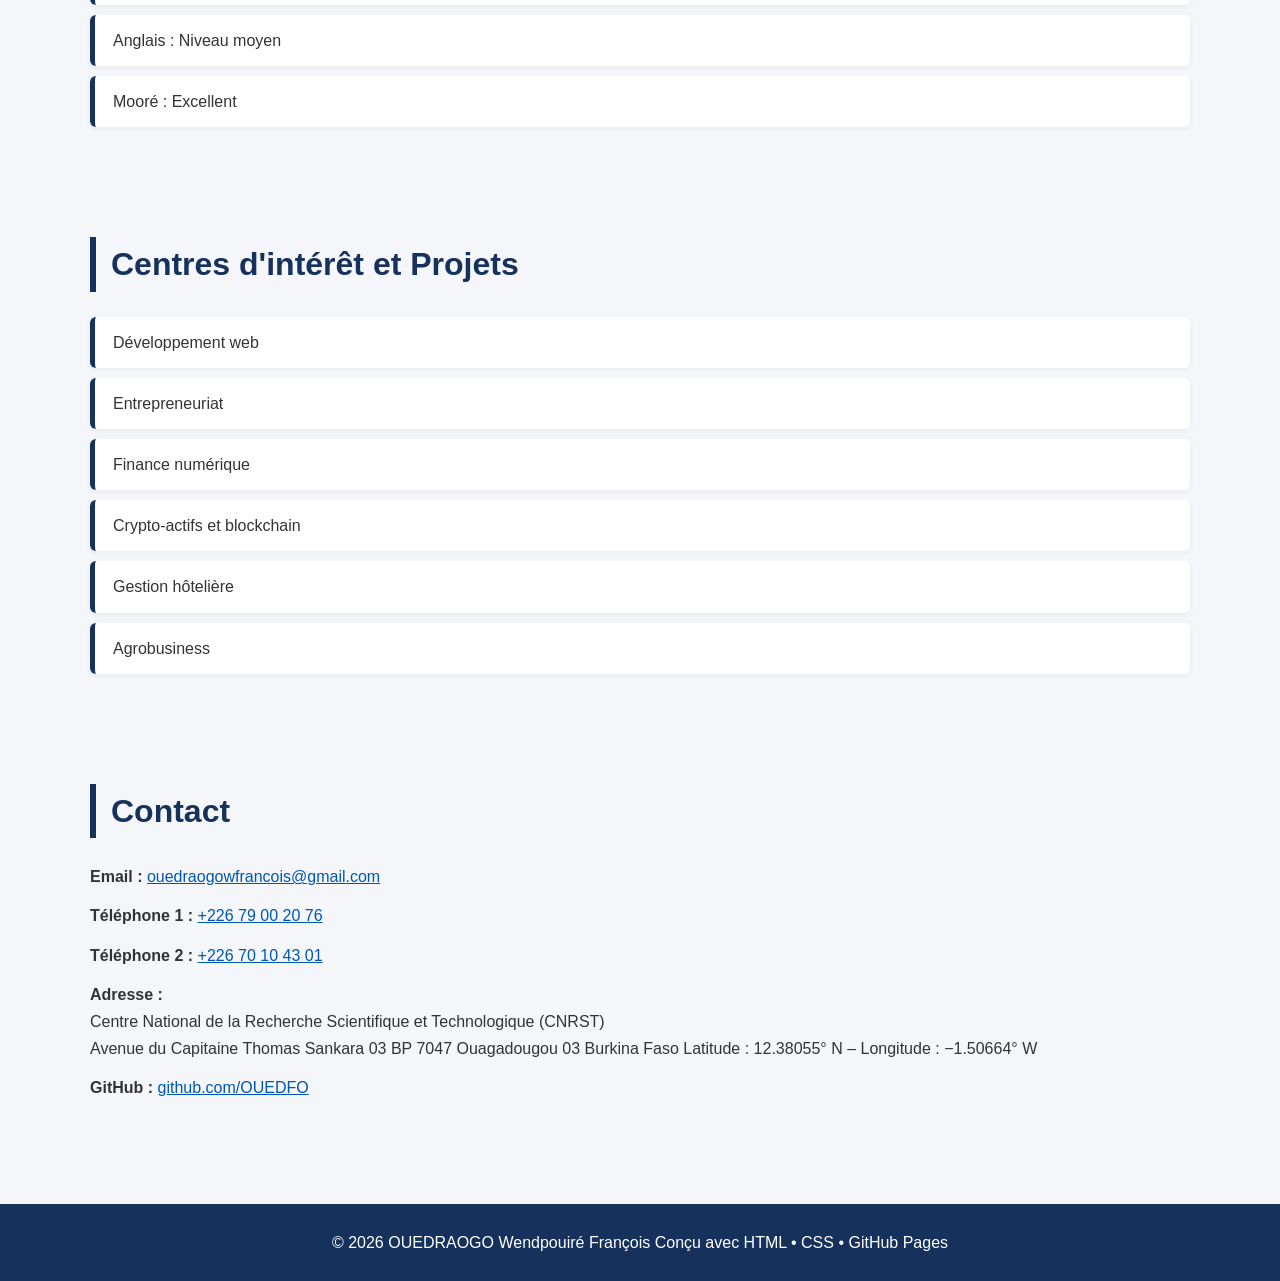
==== commit 9751da88: "Add files via upload" ====
--- a/index.html
+++ b/index.html
@@ -11,58 +11,67 @@
 </head>
 <body>
 
-<header>
-    <div class="container">
-        <img src="photo.jpg" alt="Photo de François" class="photo-profil">
-        <h1>OUEDRAOGO Wendpouiré François</h1>
-
-        <p class="titre">
-        Gestionnaire Financier | Conseiller d'Intendance Scolaire et Universitaire (CISU)
-        </p>
-        
-        <p class="sous-titre">
-        Audit • Contrôle interne • Gestion financière • Marchés publics • Planification stratégique
-        </p>
-        <p>
-            <a href="https://wa.me/22679002076"
-            target="_blank"
-            class="btn-whatsapp">
-            Me contacter sur WhatsApp
-         </a>
-        </p>
-       <p>
-        <a href="CV_Francois_Ouedraogo.pdf"
-       download
-       class="btn-cv">
-       Télécharger mon CV PDF
-    </a>
-       </p>
-    <nav>
-        <a href="#profil">Profil</a>
-        <a href="#experience">Expériences</a>
-        <a href="#formation">Formation</a>
-        <a href="#competences">Compétences</a>
-        <a href="#contact">Contact</a>
-    </nav>
-</div>
-
-</header>
+            <header id="accueil">
+
+                <div class="container hero">
+            
+                    <div class="hero-photo">
+                        <img src="photo.jpg"
+                             alt="Photo de François"
+                             class="photo-profil">
+                    </div>
+            
+                    <div class="hero-content">
+            
+                        <h1>OUEDRAOGO Wendpouiré François</h1>
+            
+                        <p class="titre">
+                            Conseiller d'Intendance Scolaire et Universitaire (CISU)
+                        </p>
+            
+                        <p class="sous-titre">
+                            Planification stratégique • Gestion budgétaire • Marchés publics • Contrôle interne
+                        </p>
+            
+                        <div class="buttons">
+            
+                            <a href="https://wa.me/22679002076"
+                               class="btn-whatsapp"
+                               target="_blank">
+                                💬 WhatsApp
+                            </a>
+            
+                            <a href="CV_OUEDRAOGO_Wendpouire_Francois.pdf"
+                               class="btn-cv"
+                               download>
+                                📄 Télécharger le CV
+                            </a>
+            
+                        </div>
+            
+                    </div>
+            
+                </div>
+            
+                <nav>
+                    <ul>
+                        <li><a href="#accueil">Accueil</a></li>
+                        <li><a href="#profil">Profil</a></li>
+                        <li><a href="#experience">Expériences</a></li>
+                        <li><a href="#formation">Formation</a></li>
+                        <li><a href="#competences">Compétences</a></li>
+                        <li><a href="#contact">Contact</a></li>
+                    </ul>
+                </nav>
+            
+            </header>
 
 <section id="profil" class="section">
     <div class="container">
         <h2>Profil Professionnel</h2>
 
     <p>
-        Conseiller d'Intendance Scolaire et Universitaire avec seize (16)
-années d'expérience dans la gestion financière, la gestion logistique, les marchés publics, la planification et le suivi des activités
-        institutionnelles.
-    </p>
-
-    <p>
-        Actuellement en perfectionnement dans les domaines du
-        développement web, des technologies numériques et de la finance
-        digitale afin d'élargir mes compétences professionnelles et
-        développer de nouvelles opportunités d'affaires.
+        Conseiller d'Intendance Scolaire et Universitaire (CISU), je possède seize années d'expérience dans l'administration publique. Mon parcours m'a permis de développer une expertise en planification stratégique, gestion budgétaire, gestion logistique, marchés publics et coordination des activités institutionnelles. Soucieux d'accompagner les évolutions numériques, je renforce actuellement mes compétences en développement web et en finance digitale.
     </p>
 </div>
 
@@ -75,7 +84,7 @@
     <div class="bloc">
         <h3>Centre National de la Recherche Scientifique et Technologique (CNRST)</h3>
         <p>
-            Gestion administrative, logistique, planification et suivi
+            Gestion administrative, étude des dossiers (technique, administrative, financière, juriqique etc.), planification et suivi
             des activités institutionnelles, contrôle et audit interne.
         </p>
     </div>
@@ -83,21 +92,21 @@
     <div class="bloc">
         <h3>Centre National des Œuvres Universitaires (CENOU)</h3>
         <p>
-            Gestion comptable à l'Agence comptable du CENOU.
+            Agent vérificateur à l'Agence comptable du CENOU.
         </p>
     </div>
 
     <div class="bloc">
         <h3>Ministère de l'Administration Territoriale, de la Décentralisation et de la Sécurité</h3>
         <p>
-            Programmation et suivi du budget des structures centrales et déconcentrées, Planification et suivi des activités institutionnelles.
+           Programmation budgétaire, élaboration des budgtes des structures centrales et déconcentrées et suivi de leur exécution , planification et suivi des activités institutionnelles.
         </p>
     </div>
 
     <div class="bloc">
         <h3>Mairie de Boussouma</h3>
         <p>
-            Gestion des ressources éducatives et sanitaires (fournitures, équipements et infrastructures); gestion des marchés publics.
+            Gestion des ressources éducatives et sanitaires; gestion des marchés publics.
         </p>
     </div>
 </div>
@@ -124,19 +133,19 @@
         <h2>Compétences</h2>
 
     <ul>
-        <li>Audit et contrôle interne</li>
-        <li>Gestion financière et comptable</li>
-        <li>Gestion logistique</li>
-        <li>Marchés publics</li>
-        <li>Gestion des services de l'éducation</li>
-        <li>Planification stratégique</li>
-        <li>Suivi-évaluation</li>
-        <li>Microsoft Word</li>
-        <li>Microsoft Excel</li>
-        <li>Microsoft PowerPoint</li>
-        <li>HTML</li>
-        <li>CSS</li>
-        <li>GitHub Pages</li>
+        <li>Planification stratégique</li> 
+        <li>Gestion budgétaire</li> 
+        <li>Gestion logistique</li> 
+        <li>Marchés publics</li> 
+        <li>Gestion des services de l'éducation</li> 
+        <li>Administration publique</li>
+         <li>Contrôle interne</li> 
+         <li>Microsoft Word</li> 
+         <li>Microsoft Excel</li> 
+         <li>Microsoft PowerPoint</li> 
+         <li>HTML</li> 
+         <li>CSS</li> 
+         <li>GitHub Pages</li>
     </ul>
 </div>
 
@@ -164,8 +173,8 @@
         <li>Entrepreneuriat</li>
         <li>Finance numérique</li>
         <li>Crypto-actifs et blockchain</li>
-        <li>Projet d'espace café à Ouagadougou</li>
-        <li>Projet d'élevage de lapins</li>
+        <li>Gestion hôtelière</li>
+        <li>Agrobusiness</li>
     </ul>
 </div>
 
@@ -181,7 +190,7 @@
         </a>
     </p>
 
-    <p><strong>Téléphone :</strong>
+    <p><strong>Téléphone 1 :</strong>
         <a href="tel:+22679002076">
             +226 79 00 20 76
         </a>
@@ -195,9 +204,11 @@
 
     <p>
         <strong>Adresse :</strong><br>
-        CNRST<br>
-        03 BP 7047 Ouagadougou 03<br>
-        Burkina Faso
+        Centre National de la Recherche Scientifique et Technologique (CNRST)<br>        
+Avenue du Capitaine Thomas Sankara
+03 BP 7047 Ouagadougou 03
+Burkina Faso
+Latitude : 12.38055° N – Longitude : −1.50664° W
     </p>
  
     <p>
@@ -213,7 +224,8 @@
 <footer>
     <div class="container">
         <p>
-            © 2026 - OUEDRAOGO Wendpouiré François
+            © 2026 OUEDRAOGO Wendpouiré François
+Conçu avec HTML • CSS • GitHub Pages
         </p>
     </div>
 </footer>
--- a/style.css
+++ b/style.css
@@ -55,18 +55,41 @@
     ========================== */
     
     nav{
-    margin-top:25px;
+        position:sticky;
+        top:0;
+        z-index:1000;
+        background:#16325c;
+        margin-top:40px;
+        padding:15px 0;
     }
     
     nav a{
-    color:white;
-    text-decoration:none;
-    margin:0 12px;
-    font-weight:bold;
-    transition:0.3s;
-    }
-    
-    nav a:hover
+        display:block;
+        color:white;
+        text-decoration:none;
+        padding:12px 22px;
+        border-radius:8px;
+        font-weight:600;
+        transition:0.3s;
+    }
+    
+    nav a:hover{
+        background:#ffffff;
+        color:#16325c;
+    }
+
+    nav ul{
+        display:flex;
+        justify-content:center;
+        align-items:center;
+        gap:25px;
+        list-style:none;
+        padding:0;
+    }
+    
+    nav li{
+        display:inline-block;
+    }
     
     /* ==========================
     SECTIONS
@@ -130,8 +153,9 @@
     a{
     color:#0056b3;
     }
-    
-    a:hover
+    a:hover{
+        text-decoration:underline;
+    }
     
     /* ==========================
     CONTACT
@@ -182,21 +206,25 @@
     header h1{
         font-size:1.8rem;
     }
-    
+    .hero{
+        flex-direction:column;
+    }
+    
+    .hero-content{
+        text-align:center;
+    }
     .titre{
         font-size:1rem;
     }
     
-    nav{
-        display:flex;
+    
+    nav a{
+        margin:0;
+    }
+    nav ul{
         flex-direction:column;
         gap:10px;
     }
-    
-    nav a{
-        margin:0;
-    }
-    
     .section h2{
         font-size:1.5rem;
     }
@@ -207,14 +235,16 @@
     
     }
     .photo-profil{
-        width:180px;
-        height:180px;
+        width:220px;
+        height:220px;
         border-radius:50%;
         object-fit:cover;
         border:5px solid white;
         margin-bottom:20px;
         box-shadow:0 4px 12px rgba(0,0,0,0.25);
-    }
+        transition:.4s;
+    }
+    .photo-profil:hover{ transform:scale(1.04); }
     .sous-titre{
         margin-top:10px;
         font-size:1rem;
@@ -231,7 +261,72 @@
         margin-top:15px;
     }
     
-    .btn-whatsapp:hover{
-        background:#1ea952;
-        color:white;
-    }+    .btn-whatsapp:hover
+    .btn-cv{
+    display:inline-flex;
+    align-items:center;
+    justify-content:center;
+    padding:12px 28px;
+    border-radius:8px;
+    text-decoration:none;
+    font-weight:bold;
+    transition:.3s;
+}
+.btn-whatsapp{
+    background:#25D366;
+}
+
+.btn-cv{
+    background:#2563eb;
+}
+    
+    .btn-cv:hover{
+        background:#1d4ed8;
+        transform:translateY(-2px);
+        box-shadow:0 8px 20px rgba(0,0,0,0.3);
+    }
+    
+    .buttons{
+        display:flex;
+        justify-content:center;
+        align-items:center;
+        gap:20px;
+        margin-top:35px;
+        flex-wrap:wrap;
+    }
+    /* HERO SECTION */
+
+.hero{
+    display:flex;
+    align-items:center;
+    justify-content:center;
+    gap:60px;
+    flex-wrap:wrap;
+}
+
+.hero-photo{
+    flex:1;
+    min-width:250px;
+    text-align:center;
+}
+
+.hero-content{
+    flex:2;
+    min-width:300px;
+    text-align:left;
+}
+
+.hero-content h1{
+    font: size 2.5rem;
+    margin-bottom:10px;
+}
+
+.hero-content .titre{
+    font-size:1.3rem;
+    margin-bottom:15px;
+}
+
+.hero-content .sous-titre{
+    margin-bottom:25px;
+    line-height:1.8;
+}
